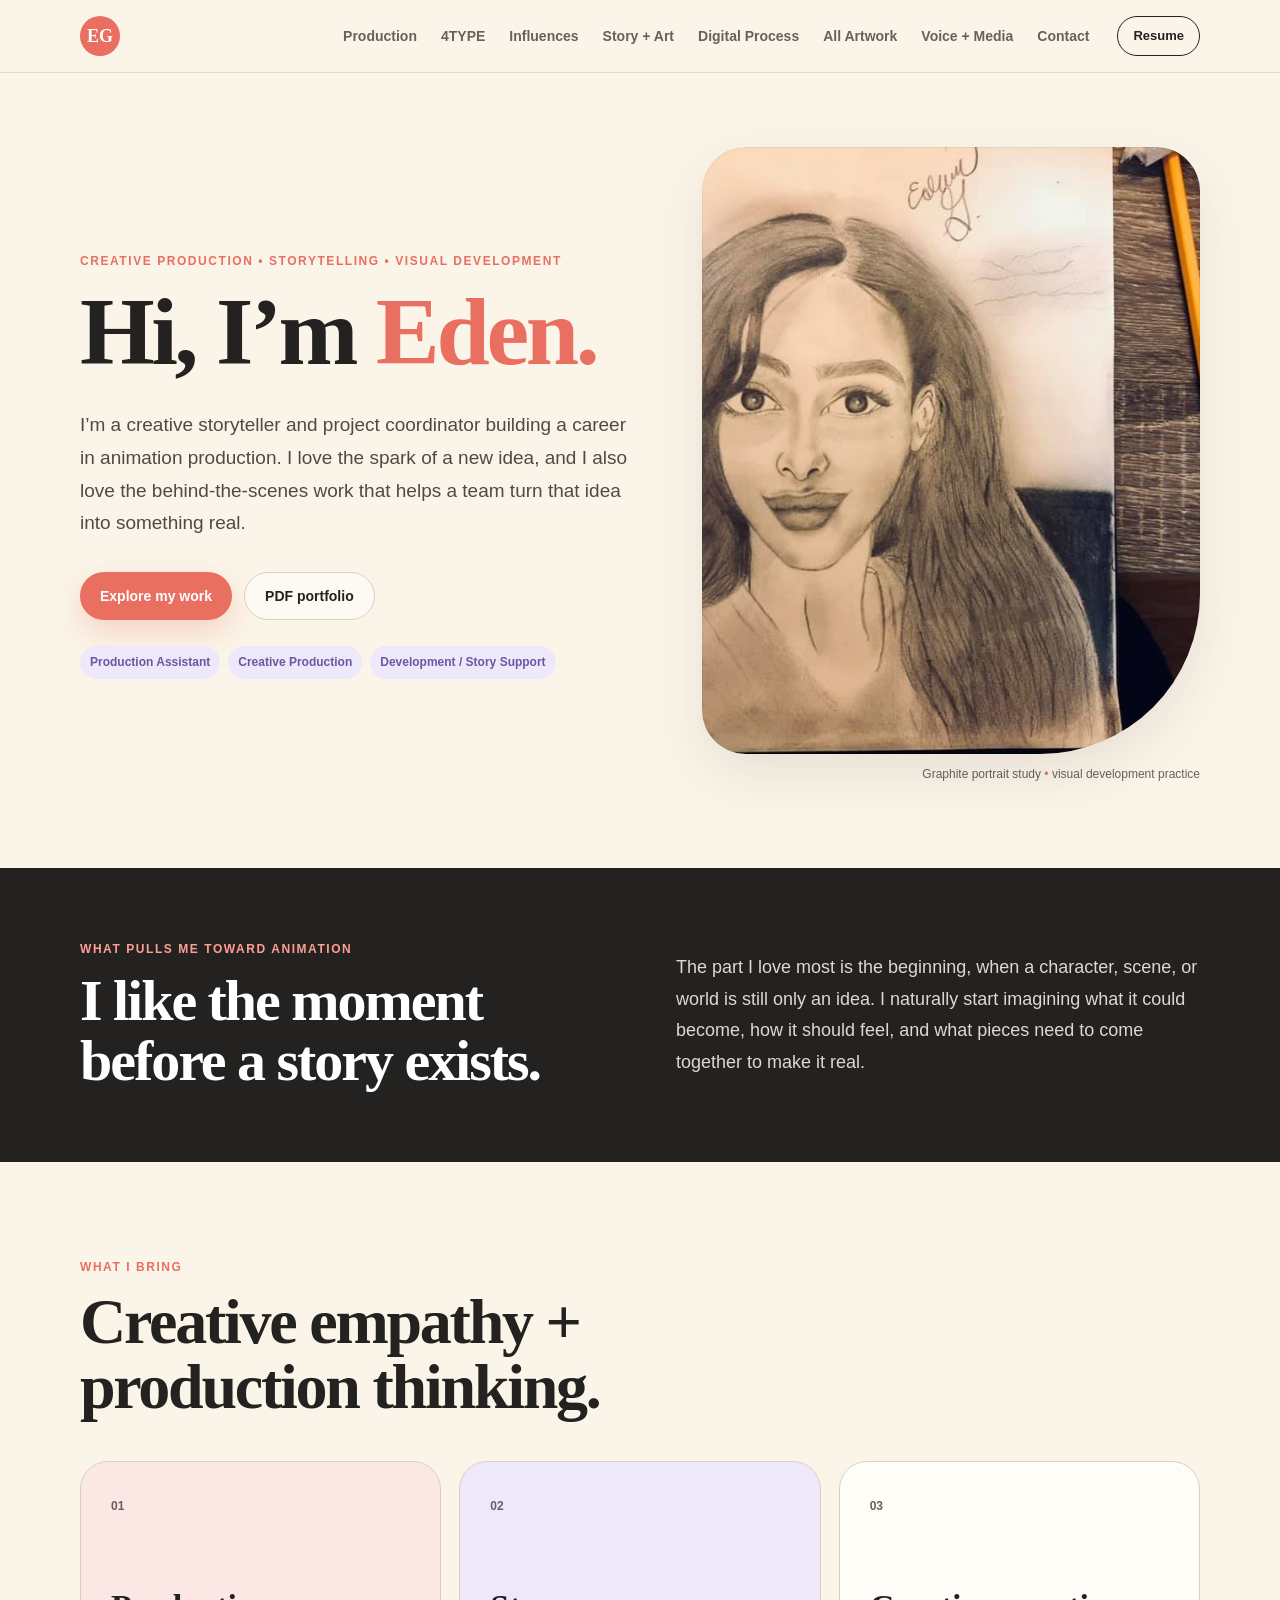
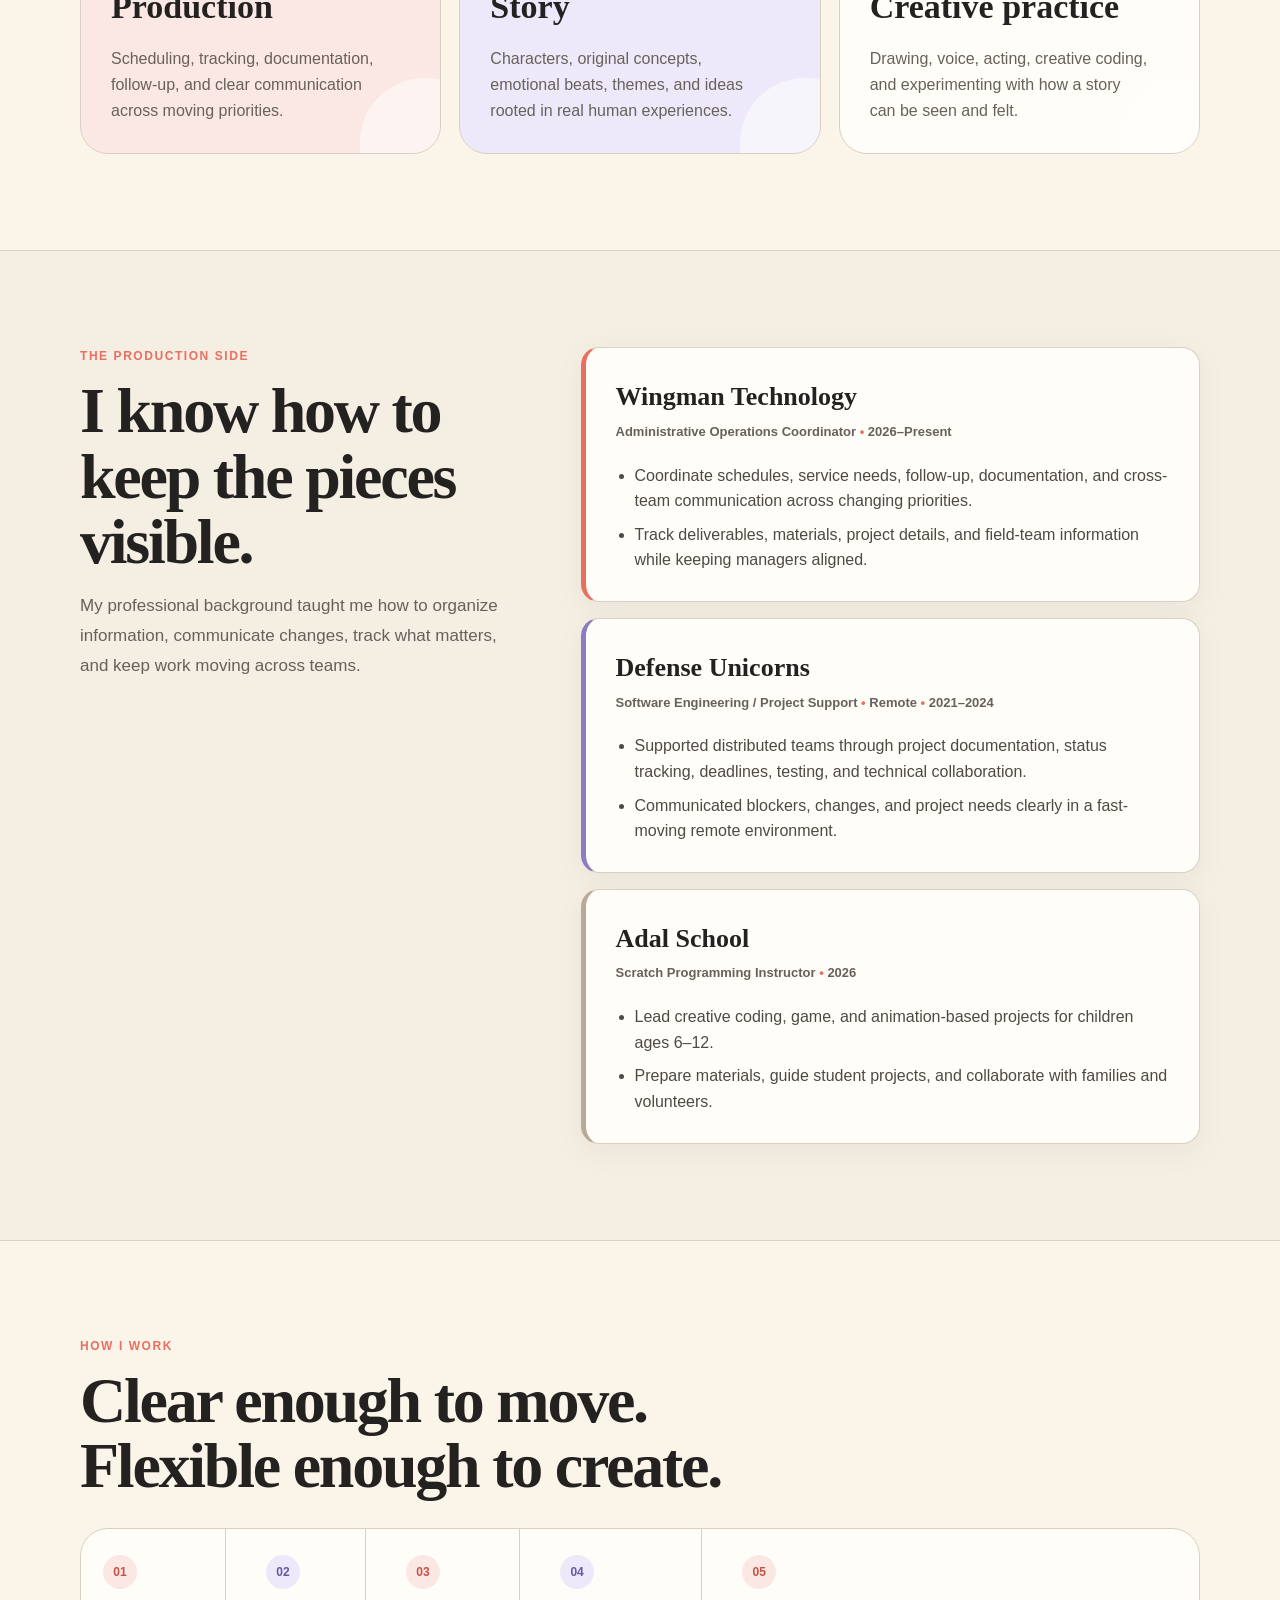
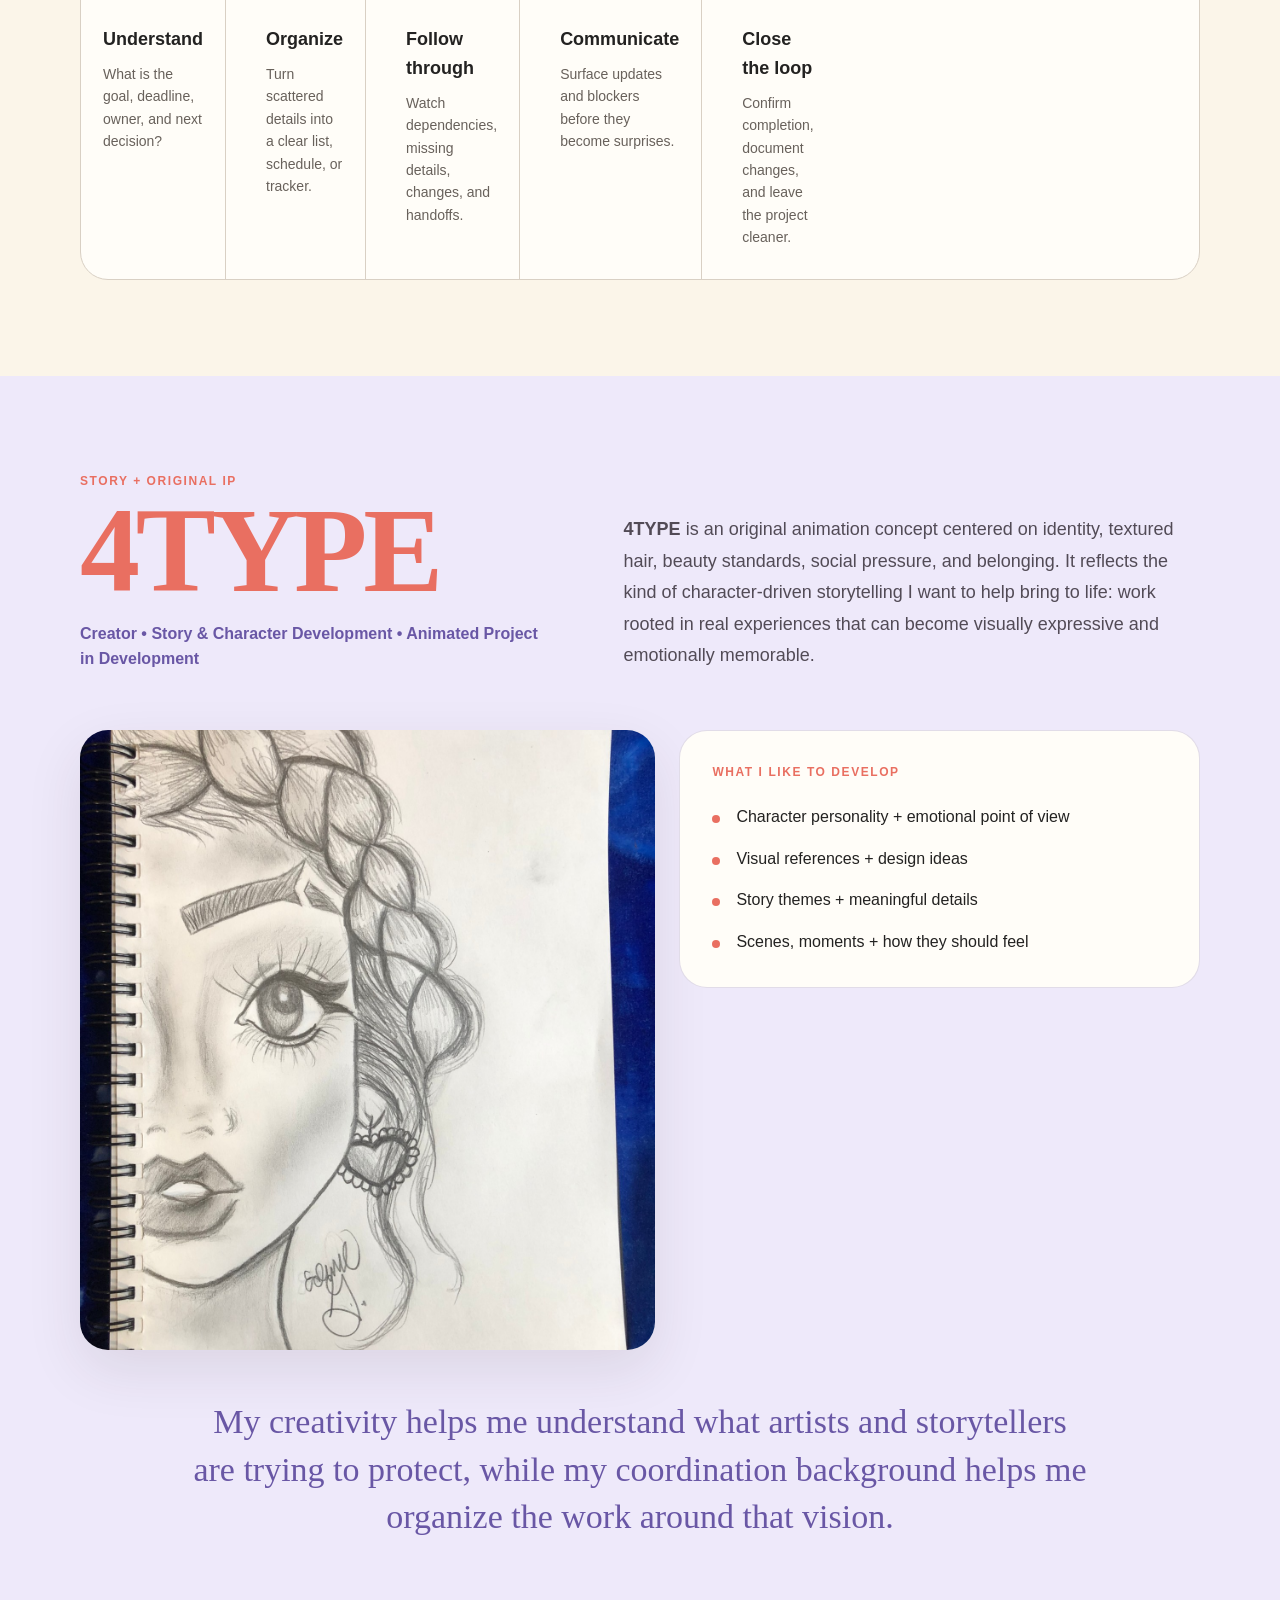
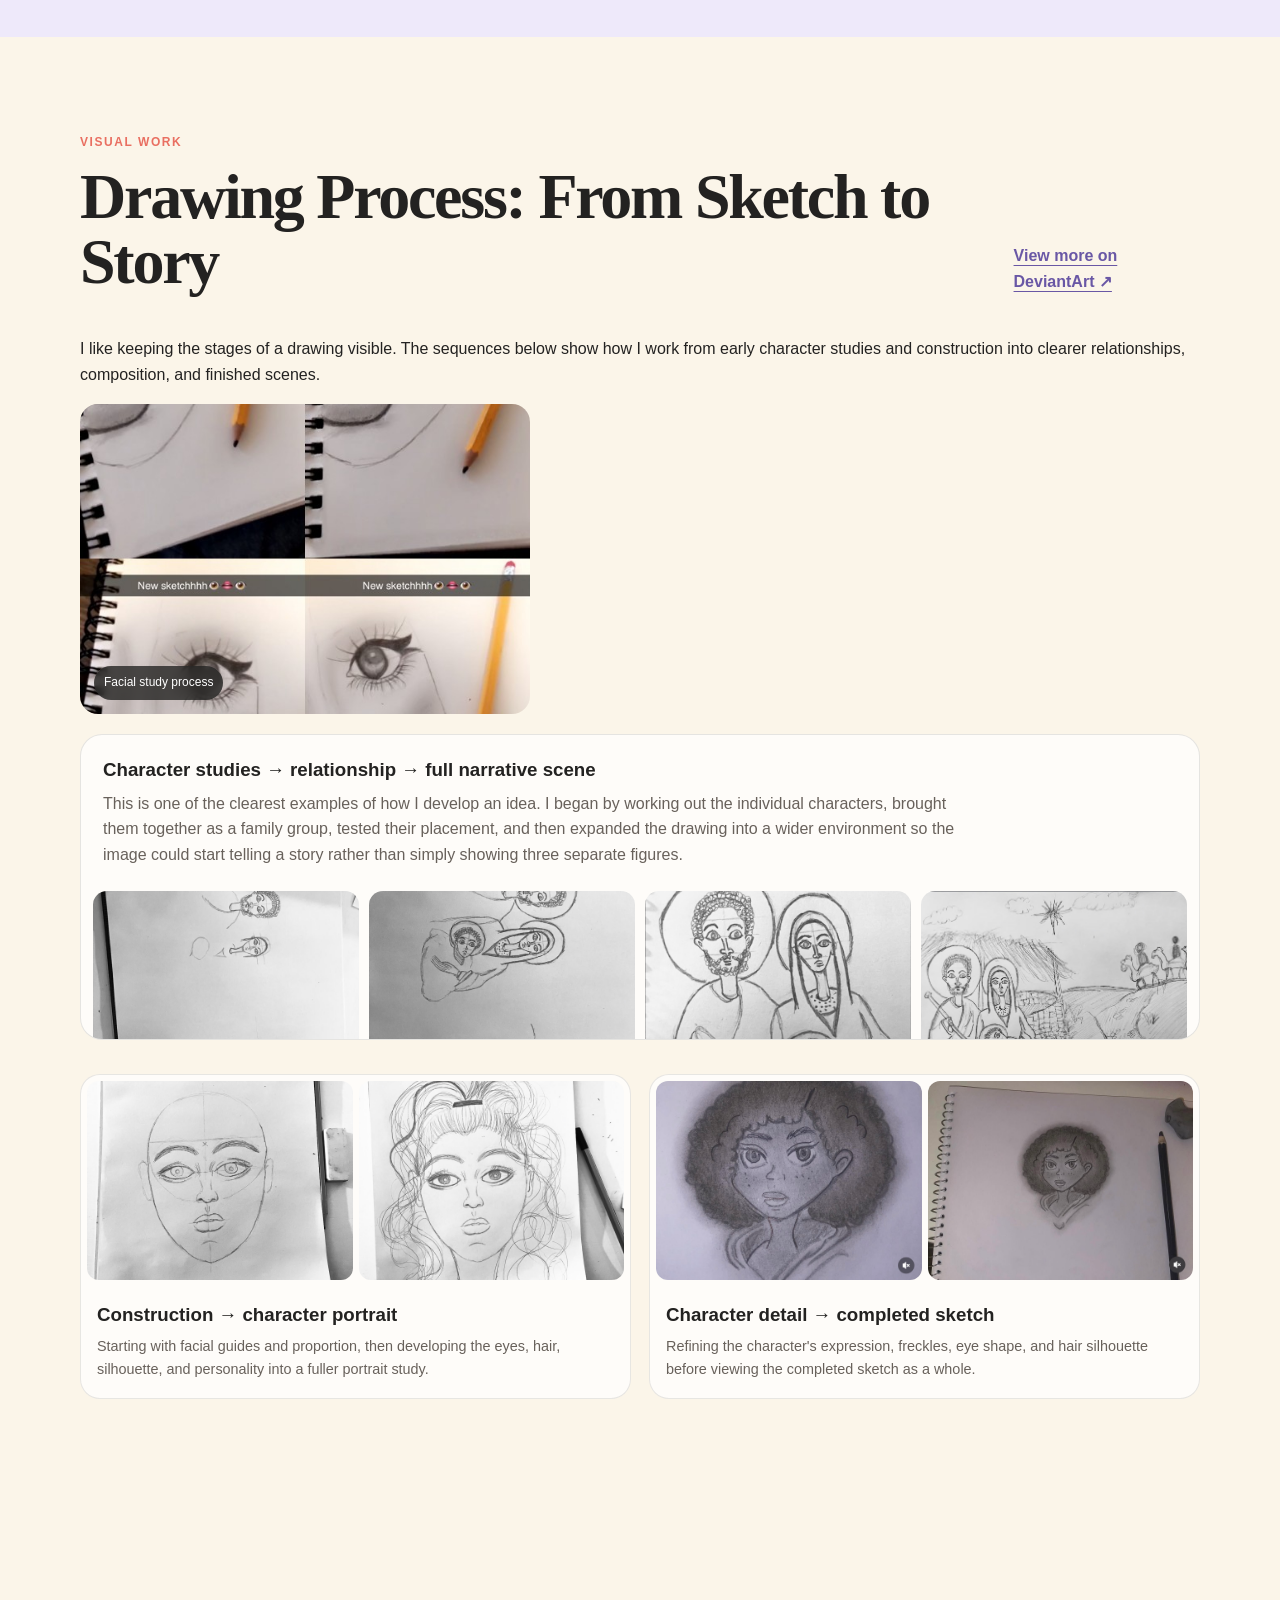
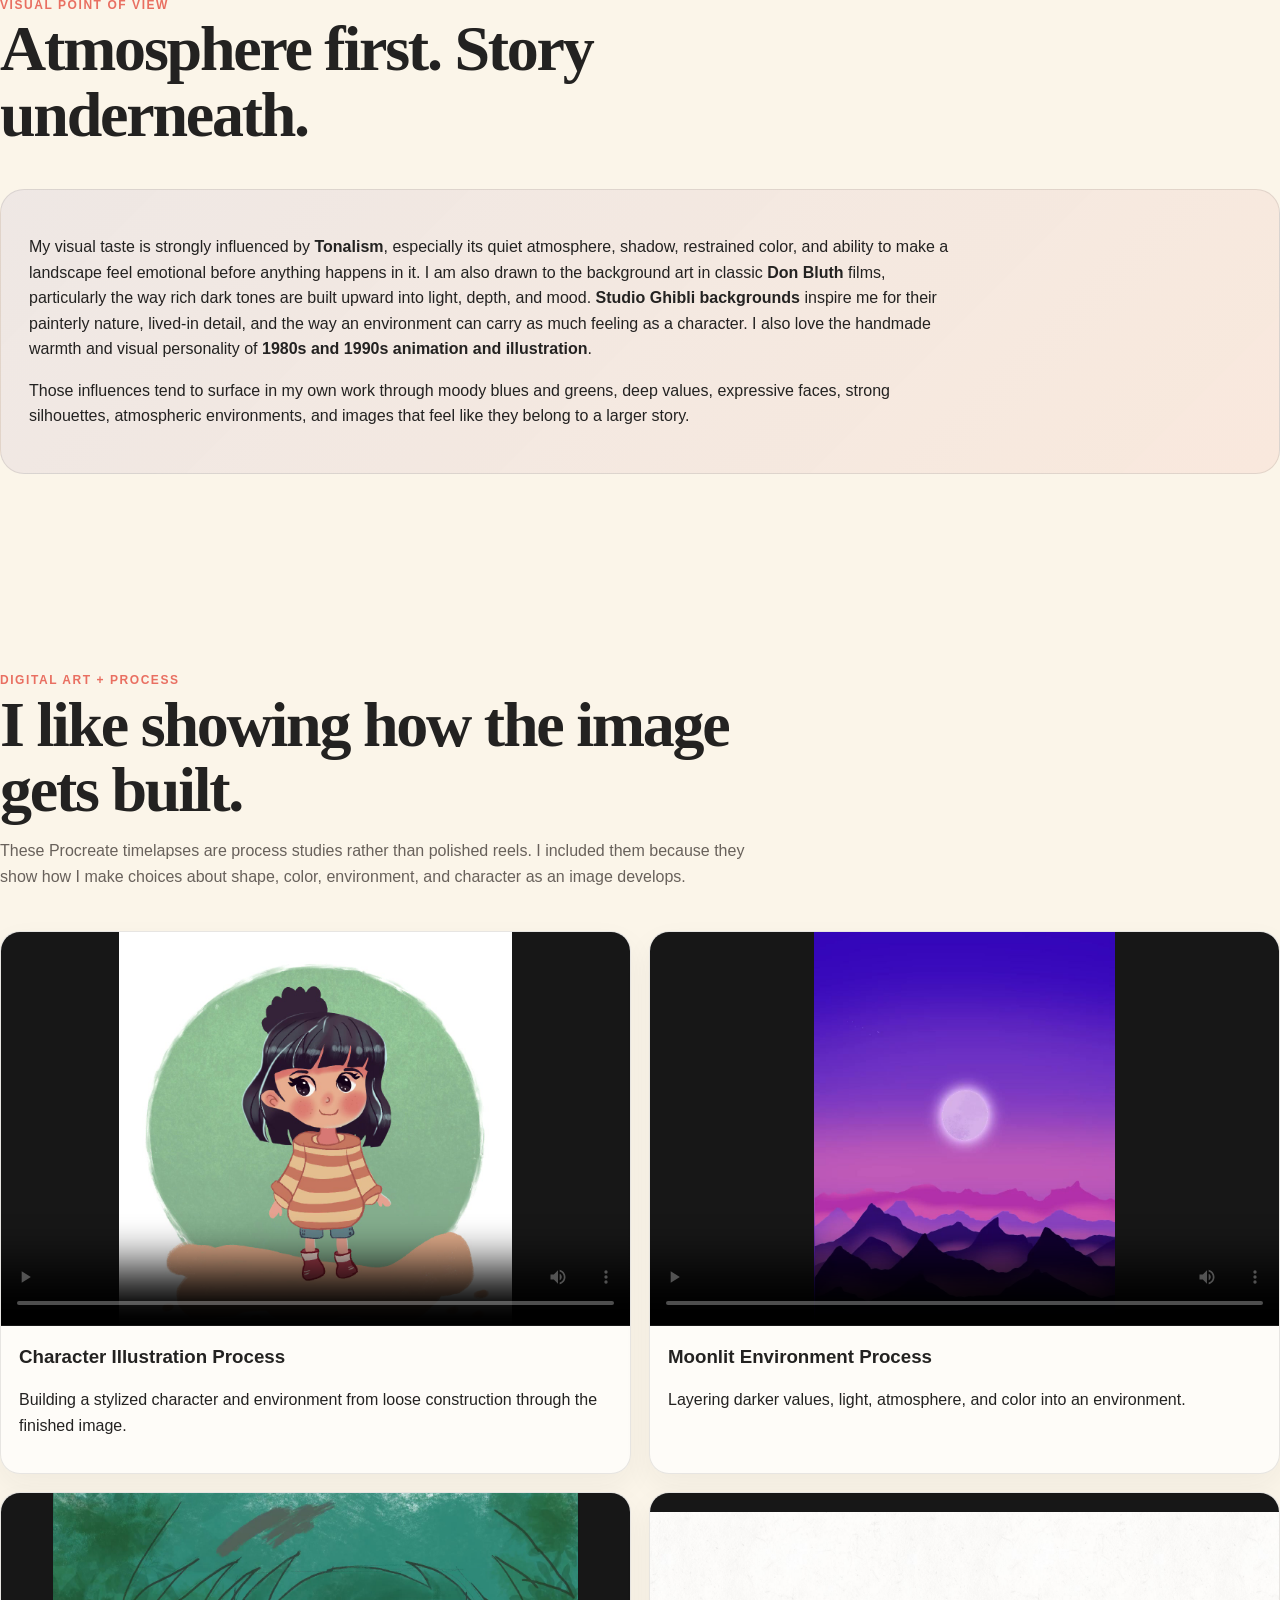
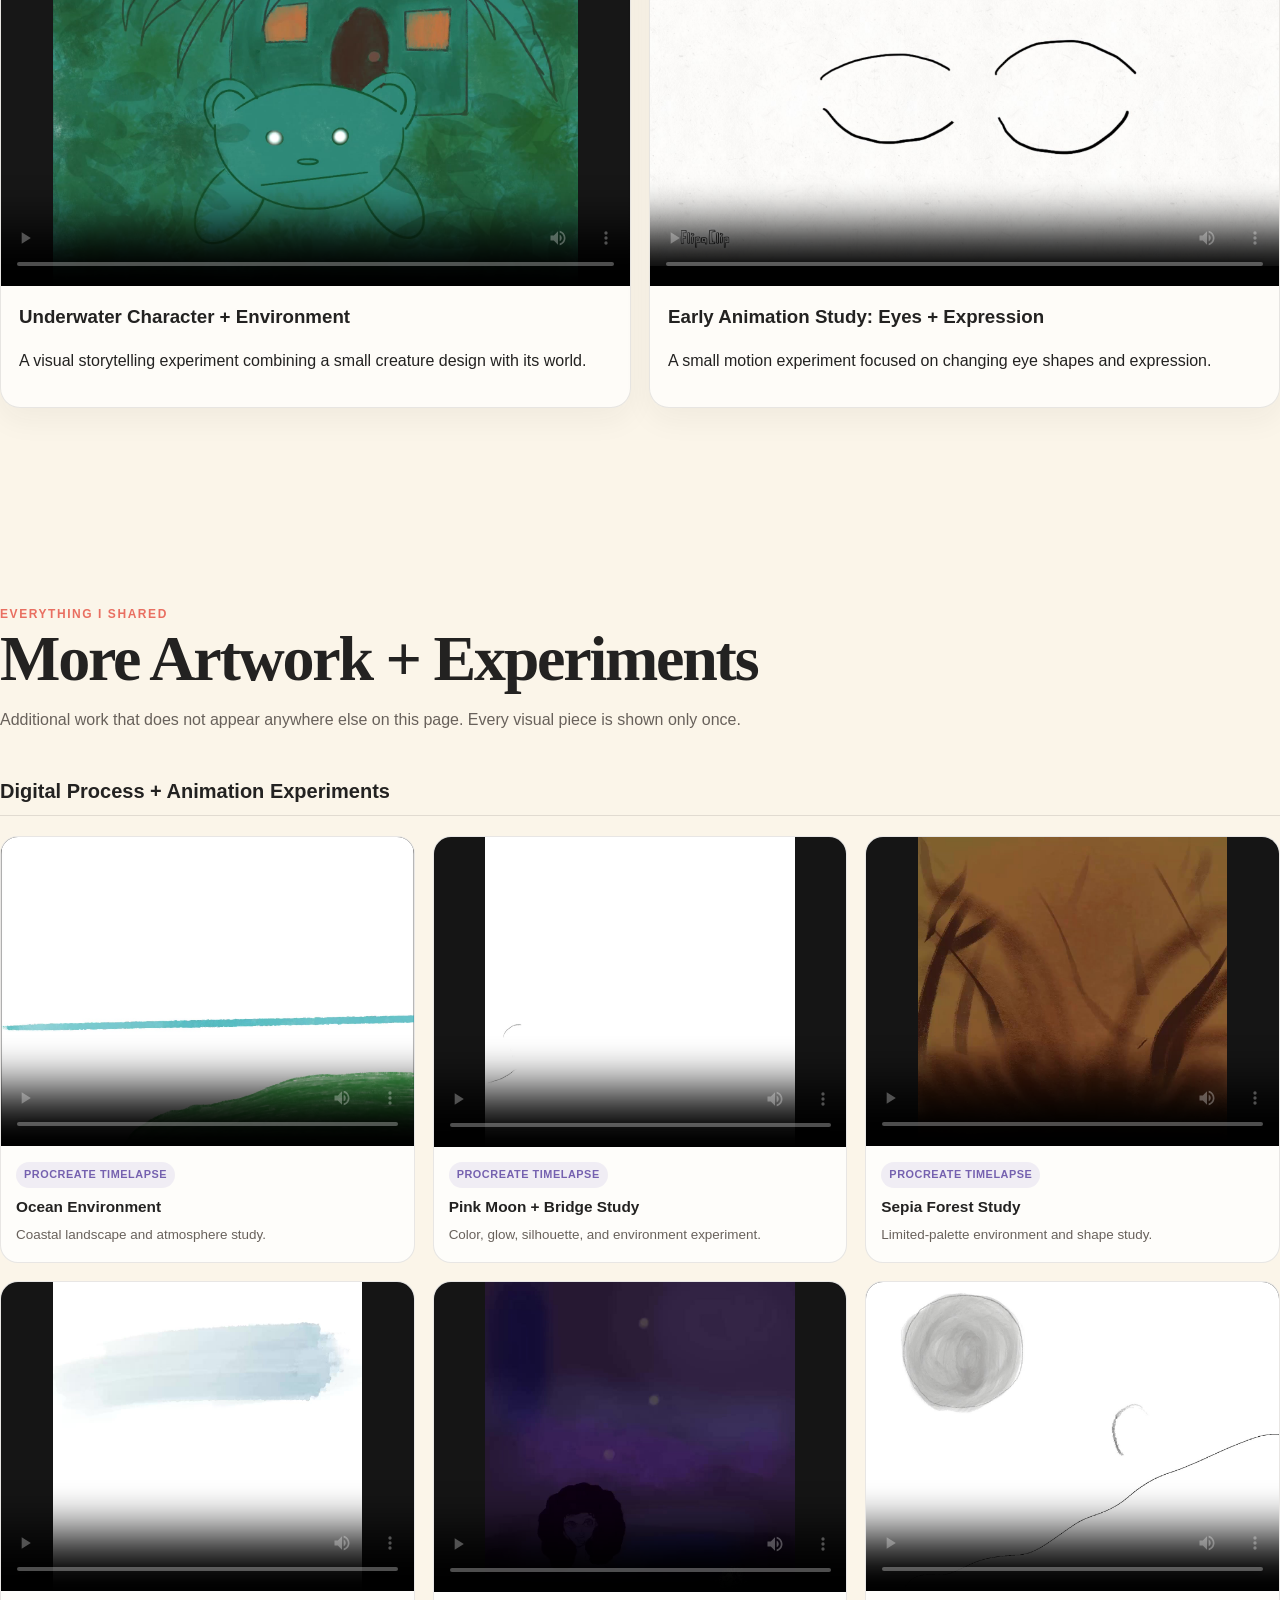
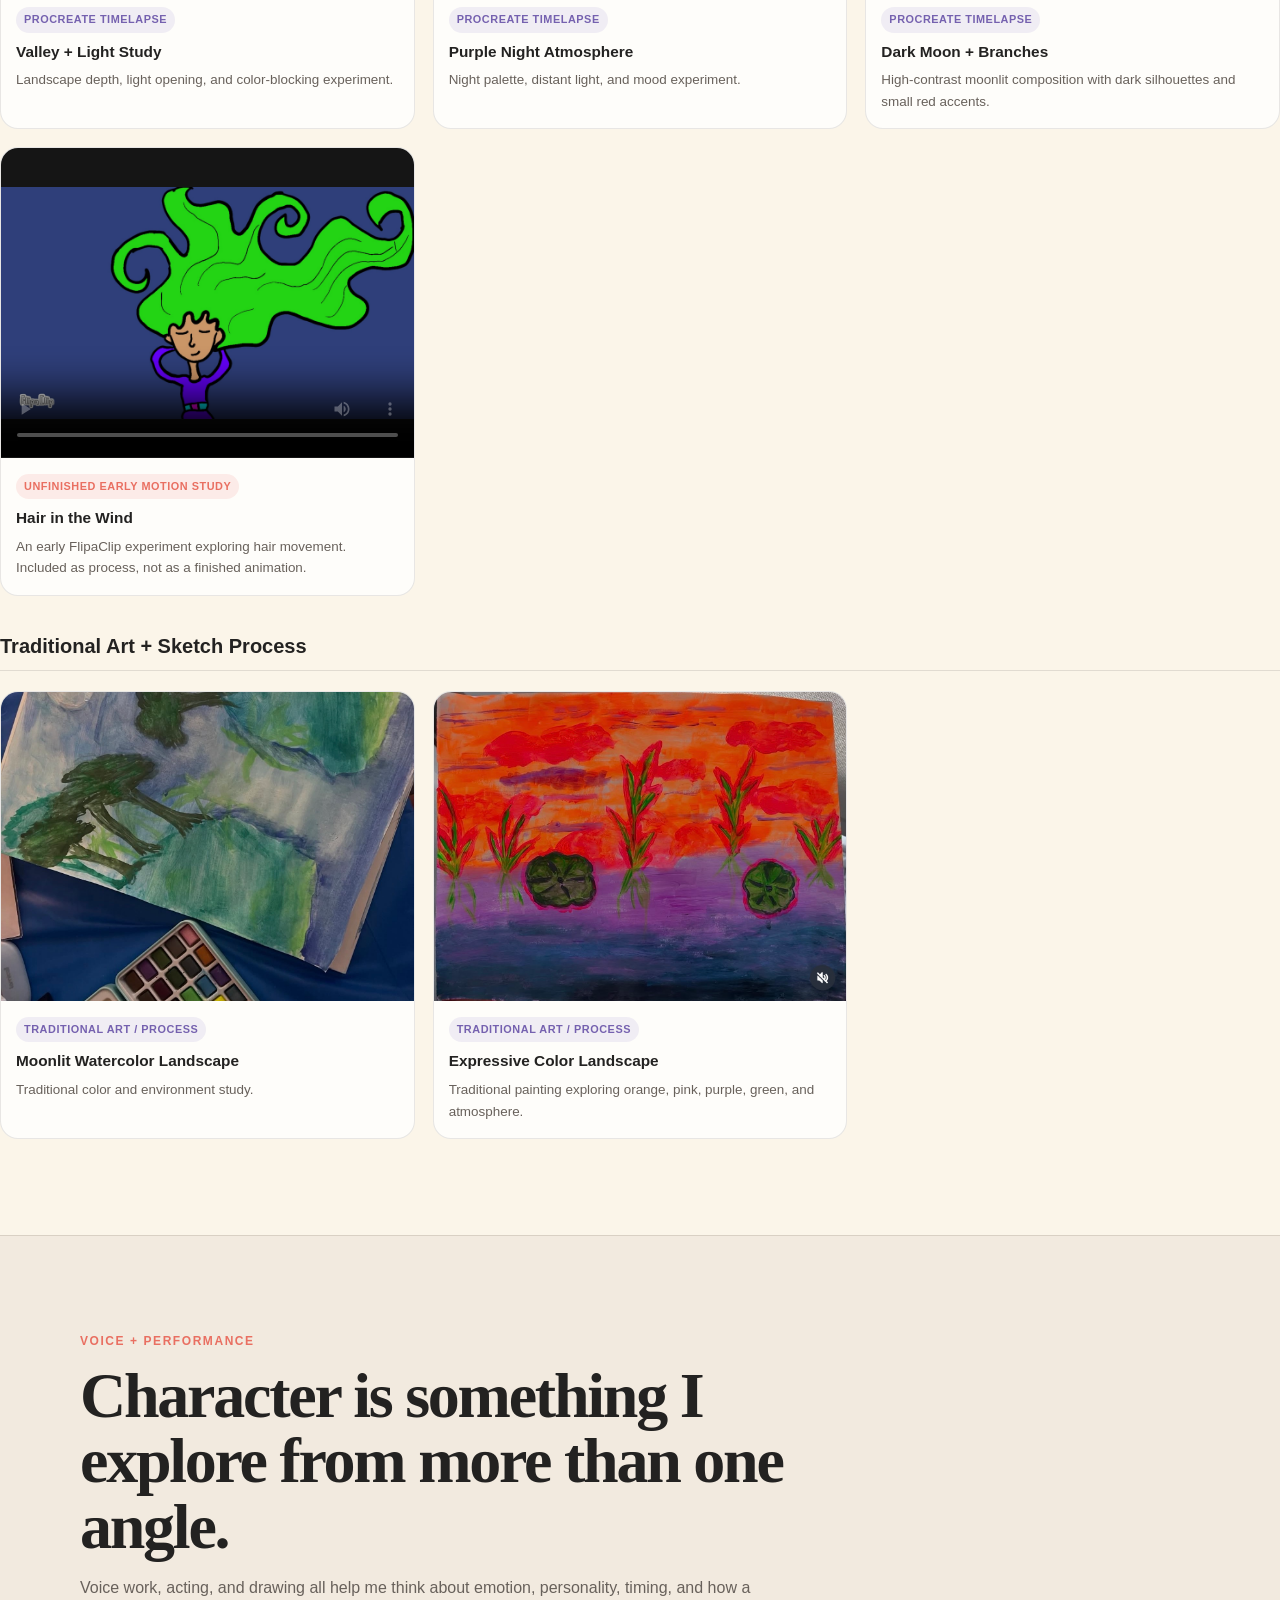
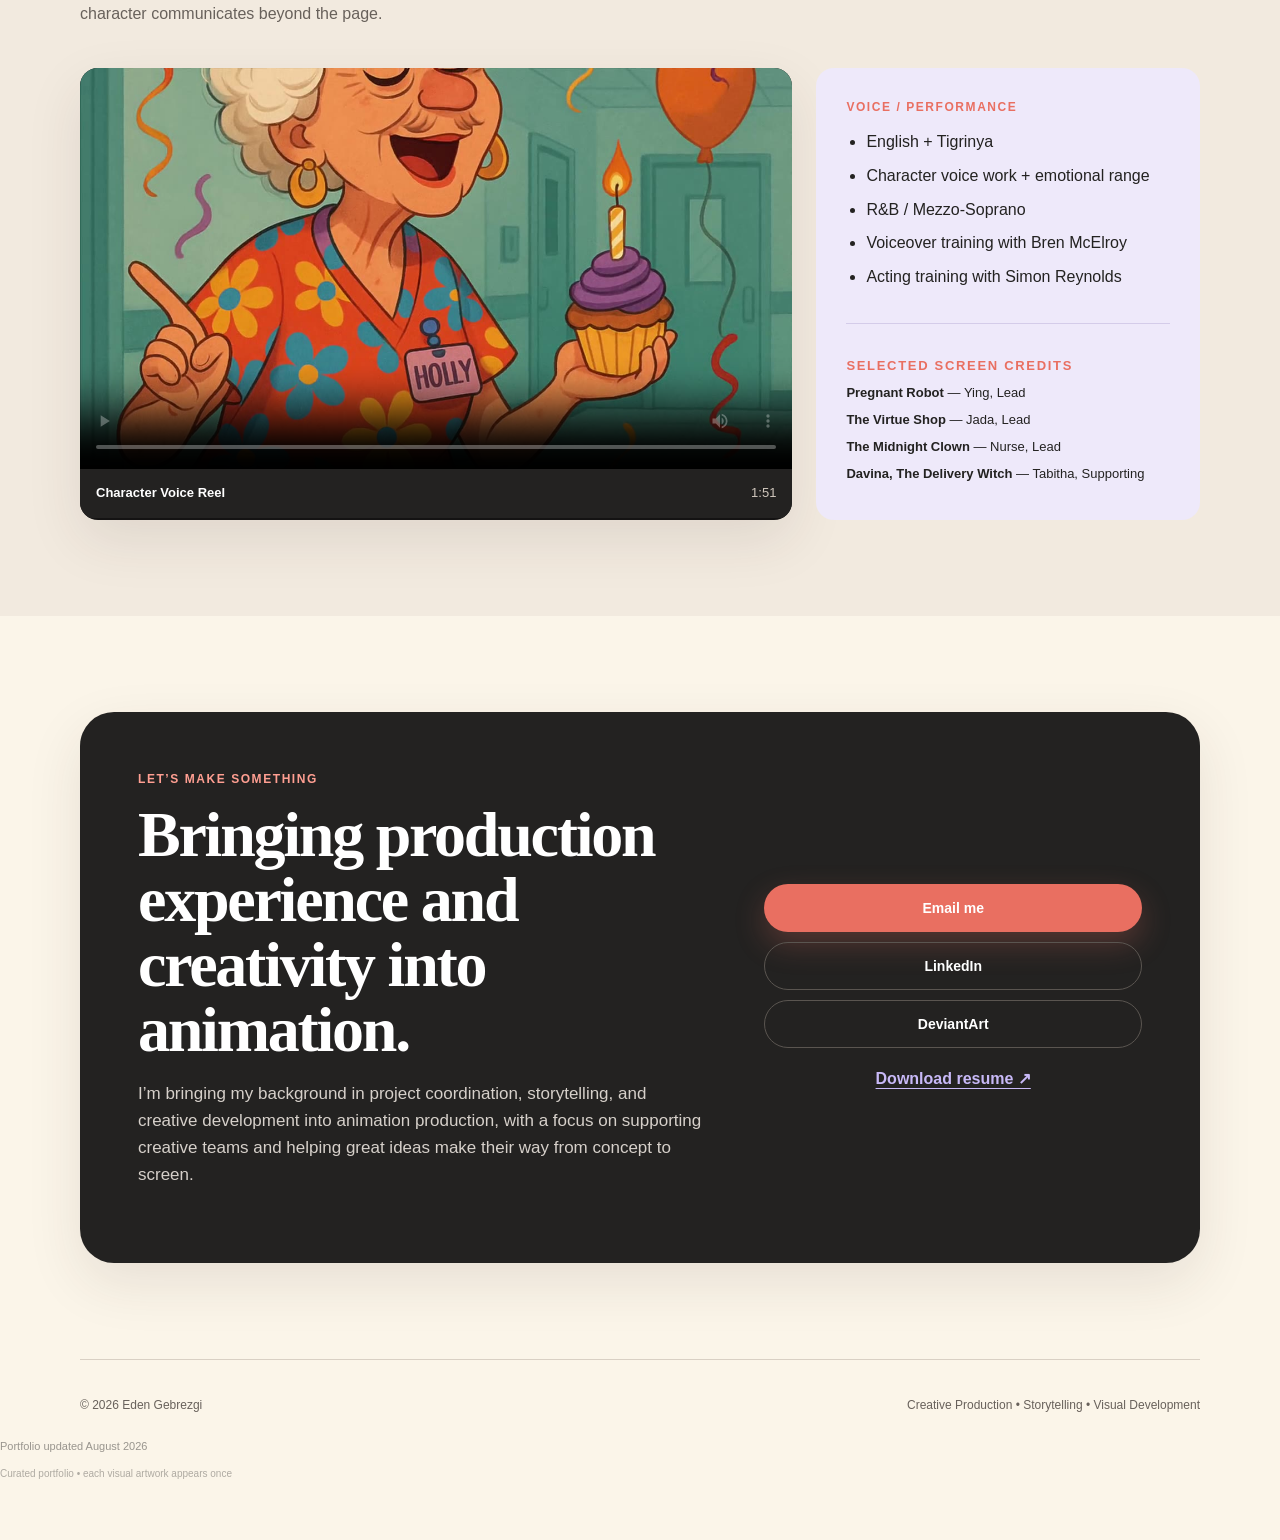
==== index 2.html @ 89871b25 "Add files via upload" ====
<!DOCTYPE html>

<html lang="en">
<head>
<meta content="noindex, nofollow, noarchive, nosnippet" name="robots"/>
<meta content="noindex, nofollow, noarchive, nosnippet" name="googlebot"/>
<meta charset="utf-8"/>
<meta content="width=device-width, initial-scale=1" name="viewport"/>
<meta content="Eden Gebrezgi — creative production, storytelling, visual development, and animation production portfolio." name="description"/>
<meta content="#fbf5e9" name="theme-color"/>
<title>Eden Gebrezgi | Creative Production Portfolio</title>
<link href="[data-uri]" rel="icon" type="image/svg+xml"/>
<style>
:root {
  --cream: #fbf5e9;
  --paper: #fffdf8;
  --ink: #232221;
  --muted: #68615b;
  --coral: #e96f61;
  --coral-dark: #c95146;
  --coral-soft: #fbe8e4;
  --lavender: #8e7cc3;
  --lavender-dark: #6957a5;
  --lavender-soft: #eee9fa;
  --line: #d9d0c4;
  --shadow: 0 20px 55px rgba(56, 42, 36, .10);
  --radius-lg: 28px;
  --radius-md: 18px;
  --serif: Georgia, "Times New Roman", serif;
  --sans: Inter, ui-sans-serif, -apple-system, BlinkMacSystemFont, "Segoe UI", Helvetica, Arial, sans-serif;
}

* { box-sizing: border-box; }
html { scroll-behavior: smooth; }
body {
  margin: 0;
  background: var(--cream);
  color: var(--ink);
  font-family: var(--sans);
  line-height: 1.6;
  -webkit-font-smoothing: antialiased;
  text-rendering: optimizeLegibility;
}
img, video { display: block; width: 100%; }
a { color: inherit; }
.shell { width: min(1120px, calc(100% - 40px)); margin-inline: auto; }
.skip-link { position: fixed; left: 12px; top: -100px; z-index: 999; background: var(--ink); color: white; padding: 10px 14px; border-radius: 10px; }
.skip-link:focus { top: 12px; }

.site-header {
  position: sticky;
  top: 0;
  z-index: 50;
  background: rgba(251,245,233,.88);
  backdrop-filter: blur(14px);
  border-bottom: 1px solid rgba(217,208,196,.75);
}
.nav-wrap { min-height: 72px; display: flex; align-items: center; gap: 28px; }
.brand {
  display: grid; place-items: center;
  width: 40px; height: 40px; border-radius: 50%;
  background: var(--coral); color: #fff;
  text-decoration: none; font-family: var(--serif); font-weight: 700; font-size: 18px;
}
.nav { display: flex; align-items: center; gap: 24px; margin-left: auto; }
.nav a { text-decoration: none; color: var(--muted); font-size: 14px; font-weight: 650; }
.nav a:hover { color: var(--ink); }
.small-cta { text-decoration: none; padding: 9px 15px; border: 1px solid var(--ink); border-radius: 999px; font-size: 13px; font-weight: 700; }

.hero { min-height: 715px; display: grid; grid-template-columns: 1.05fr .95fr; gap: 72px; align-items: center; padding-block: 74px 84px; }
.eyebrow, .section-kicker { margin: 0 0 12px; color: var(--coral); font-size: 12px; font-weight: 800; letter-spacing: .13em; text-transform: uppercase; }
.hero h1, .section h2, .manifesto h2, .contact-card h2 { margin: 0; font-family: var(--serif); line-height: 1.02; letter-spacing: -.035em; }
.hero h1 { font-size: clamp(58px, 8vw, 96px); }
.hero h1 span { color: var(--coral); }
.hero-lede { max-width: 620px; margin: 28px 0 0; font-size: 19px; color: #504a45; line-height: 1.72; }
.hero-actions { display: flex; flex-wrap: wrap; gap: 12px; margin-top: 32px; }
.button { display: inline-flex; justify-content: center; align-items: center; min-height: 48px; padding: 0 20px; border-radius: 999px; text-decoration: none; font-weight: 800; font-size: 14px; transition: transform .2s ease, box-shadow .2s ease, background .2s ease; }
.button:hover { transform: translateY(-2px); }
.button.primary { background: var(--coral); color: white; box-shadow: 0 12px 30px rgba(233,111,97,.26); }
.button.primary:hover { background: var(--coral-dark); }
.button.ghost { border: 1px solid var(--line); background: rgba(255,255,255,.54); }
.button.ghost:hover { box-shadow: var(--shadow); background: white; }
.hero-meta { display: flex; flex-wrap: wrap; gap: 8px; margin-top: 26px; }
.hero-meta span { padding: 7px 10px; border-radius: 999px; background: var(--lavender-soft); color: var(--lavender-dark); font-weight: 750; font-size: 12px; }
.hero-art { margin: 0; }
.art-frame { position: relative; overflow: hidden; border-radius: 44px 44px 160px 44px; background: white; box-shadow: var(--shadow); aspect-ratio: .82; }
.art-frame::after { content: ""; position: absolute; inset: 0; box-shadow: inset 0 0 0 1px rgba(0,0,0,.05); border-radius: inherit; pointer-events: none; }
.art-frame img { width: 100%; height: 100%; object-fit: cover; object-position: center 38%; }
.hero-art figcaption { margin-top: 11px; font-size: 12px; color: var(--muted); text-align: right; }
.hero-art figcaption span { color: var(--coral); }

.manifesto { background: var(--ink); color: white; }
.manifesto-grid { display: grid; grid-template-columns: 1fr 1fr; gap: 72px; padding-block: 72px; align-items: center; }
.manifesto .section-kicker { color: #ff9f92; }
.manifesto h2 { font-size: clamp(38px, 5vw, 58px); max-width: 560px; }
.manifesto p:last-child { color: #ded8d0; font-size: 18px; line-height: 1.75; margin: 0; }

.section { padding-block: 96px; }
.section-heading { max-width: 760px; margin-bottom: 42px; }
.section-heading h2, .contact-card h2 { font-size: clamp(40px, 5vw, 64px); }
.section-heading .muted, .muted { color: var(--muted); }
.max-copy { max-width: 720px; }
.compact-heading { margin-bottom: 30px; }
.split-heading { max-width: none; display: flex; justify-content: space-between; align-items: end; gap: 30px; }
.text-link { color: var(--lavender-dark); font-weight: 800; text-underline-offset: 4px; }

.pillar-grid { display: grid; grid-template-columns: repeat(3, 1fr); gap: 18px; }
.pillar { border-radius: var(--radius-lg); padding: 30px; min-height: 250px; border: 1px solid var(--line); position: relative; overflow: hidden; }
.pillar::after { content:""; position:absolute; width:130px; height:130px; border-radius:50%; right:-50px; bottom:-55px; background: rgba(255,255,255,.55); }
.coral-card { background: var(--coral-soft); }
.lavender-card { background: var(--lavender-soft); }
.neutral-card { background: var(--paper); }
.pillar-num { color: var(--muted); font-size: 12px; font-weight: 800; }
.pillar h3 { font-family: var(--serif); font-size: 34px; margin: 62px 0 12px; }
.pillar p { color: var(--muted); margin: 0; max-width: 280px; }

.production-section { background: #f4eee3; border-block: 1px solid var(--line); }
.production-grid { display: grid; grid-template-columns: .82fr 1.18fr; gap: 70px; align-items: start; }
.sticky-heading { position: sticky; top: 118px; margin-bottom: 0; }
.sticky-heading p:last-child { font-size: 17px; line-height: 1.75; }
.experience-stack { display: grid; gap: 16px; }
.experience-card { background: var(--paper); border: 1px solid var(--line); border-left: 5px solid var(--coral); border-radius: var(--radius-md); padding: 28px 30px; box-shadow: 0 8px 30px rgba(50,40,32,.05); }
.experience-card.lavender-border { border-left-color: var(--lavender); }
.experience-card.soft-border { border-left-color: #b8aa96; }
.experience-top h3 { font-family: var(--serif); font-size: 26px; margin: 0 0 4px; }
.experience-top p { margin: 0; color: var(--muted); font-size: 13px; font-weight: 700; }
.experience-top span { color: var(--coral); }
.experience-card ul { margin: 20px 0 0; padding-left: 19px; color: #4f4944; }
.experience-card li + li { margin-top: 8px; }

.process-grid { display: grid; grid-template-columns: repeat(5, 1fr); border: 1px solid var(--line); border-radius: var(--radius-lg); overflow: hidden; background: var(--paper); }
.process-grid article { padding: 26px 22px 30px; min-height: 210px; border-right: 1px solid var(--line); }
.process-grid article:last-child { border-right: none; }
.process-grid span { display: inline-grid; place-items: center; width: 34px; height: 34px; border-radius: 50%; background: var(--lavender-soft); color: var(--lavender-dark); font-size: 12px; font-weight: 900; }
.process-grid article:nth-child(odd) span { background: var(--coral-soft); color: var(--coral-dark); }
.process-grid h3 { margin: 36px 0 9px; font-size: 18px; }
.process-grid p { margin: 0; color: var(--muted); font-size: 14px; }

.story-section { background: var(--lavender-soft); }
.project-intro { display: grid; grid-template-columns: .9fr 1.1fr; gap: 72px; align-items: end; }
.project-intro h2 { font-family: var(--serif); font-size: clamp(72px, 10vw, 120px); line-height: .8; margin: 0; }
.project-intro h2 span { color: var(--coral); }
.project-role { margin: 22px 0 0; font-weight: 800; color: var(--lavender-dark); }
.project-copy { margin: 0; font-size: 18px; line-height: 1.75; color: #524b56; }
.story-showcase { display: grid; grid-template-columns: 1.05fr .95fr; gap: 24px; margin-top: 58px; }
.large-art-card, .detail-art-card { margin: 0; overflow: hidden; border-radius: var(--radius-lg); background: white; box-shadow: var(--shadow); }
.large-art-card { height: 620px; }
.large-art-card img, .detail-art-card img { width: 100%; height: 100%; object-fit: cover; }
.story-notes { display: grid; grid-template-rows: auto 1fr; gap: 24px; }
.note-card { background: var(--paper); border: 1px solid rgba(105,87,165,.2); border-radius: var(--radius-lg); padding: 32px; }
.note-card ul { margin: 22px 0 0; padding: 0; list-style: none; display: grid; gap: 16px; }
.note-card li { position: relative; padding-left: 24px; }
.note-card li::before { content: ""; position: absolute; left: 0; top: .68em; width: 8px; height: 8px; border-radius: 50%; background: var(--coral); }
.detail-art-card { min-height: 350px; }
.production-quote { margin: 48px auto 0; max-width: 900px; text-align: center; font-family: var(--serif); font-size: clamp(24px, 3vw, 34px); line-height: 1.4; color: var(--lavender-dark); }

.gallery-grid { display: grid; grid-template-columns: 1.2fr .9fr .8fr; grid-template-rows: 310px 310px; gap: 16px; }
.gallery-item { position: relative; margin: 0; overflow: hidden; border-radius: var(--radius-md); background: #eee; }
.gallery-item.tall { grid-row: span 2; }
.gallery-item:nth-child(2) { grid-column: 2; }
.gallery-item:nth-child(3) { grid-column: 3; grid-row: 1; }
.gallery-item:nth-child(4) { grid-column: 3; grid-row: 2; }
.gallery-item img { width: 100%; height: 100%; object-fit: cover; transition: transform .45s ease; }
.gallery-item:hover img { transform: scale(1.025); }
.gallery-item figcaption { position: absolute; left: 14px; bottom: 14px; background: rgba(34,34,33,.78); color: white; padding: 7px 10px; border-radius: 999px; font-size: 12px; backdrop-filter: blur(5px); }

.media-section { background: #f2eadf; border-top: 1px solid var(--line); }
.voice-grid { display: grid; grid-template-columns: 1.3fr .7fr; gap: 24px; align-items: stretch; }
.video-card { overflow: hidden; background: #141313; border-radius: var(--radius-md); box-shadow: var(--shadow); }
.video-card video { background: #111; width: 100%; }
.voice-video video { aspect-ratio: 16/9; object-fit: cover; }
.video-info { display: flex; justify-content: space-between; gap: 16px; padding: 14px 16px; background: var(--ink); color: white; font-size: 13px; }
.video-info span { color: #cfc6bc; }
.voice-details { border-radius: var(--radius-md); background: var(--lavender-soft); padding: 30px; }
.voice-details ul { padding-left: 20px; margin: 0; }
.voice-details li + li { margin-top: 8px; }
.credits { margin-top: 34px; padding-top: 26px; border-top: 1px solid rgba(105,87,165,.2); }
.credits p { margin: 6px 0; font-size: 13px; }
.process-videos { margin-top: 78px; }
.video-grid { display: grid; grid-template-columns: repeat(3, 1fr); gap: 18px; }
.vertical-video video { aspect-ratio: 9/16; object-fit: cover; max-height: 470px; }

.contact-section { padding: 96px 0; }
.contact-card { background: var(--ink); color: white; border-radius: 34px; padding: 58px; display: grid; grid-template-columns: 1.2fr .8fr; gap: 60px; box-shadow: var(--shadow); }
.contact-card .section-kicker { color: #ff9f92; }
.contact-card h2 { max-width: 720px; }
.contact-card p:not(.section-kicker) { color: #d6d0ca; max-width: 700px; font-size: 17px; }
.contact-actions { display: flex; flex-direction: column; align-items: stretch; justify-content: center; gap: 10px; }
.contact-actions .button.ghost { color: white; border-color: #5a5550; background: transparent; }
.contact-actions .button.ghost:hover { background: rgba(255,255,255,.08); box-shadow: none; }
.download-link { margin-top: 8px; text-align: center; color: #c8b9f7; }
.footer { padding: 0 0 48px; }
.footer-inner { display: flex; justify-content: space-between; border-top: 1px solid var(--line); padding-top: 24px; color: var(--muted); font-size: 12px; }

@media (max-width: 900px) {
  .nav { display: none; }
  .small-cta { margin-left: auto; }
  .hero { grid-template-columns: 1fr; min-height: auto; gap: 44px; }
  .hero-art { max-width: 620px; }
  .manifesto-grid, .production-grid, .project-intro, .story-showcase, .voice-grid, .contact-card { grid-template-columns: 1fr; }
  .sticky-heading { position: static; }
  .process-grid { grid-template-columns: 1fr 1fr; }
  .process-grid article { border-right: 1px solid var(--line); border-bottom: 1px solid var(--line); }
  .process-grid article:nth-child(2n) { border-right: none; }
  .process-grid article:last-child { grid-column: 1 / -1; border-bottom: none; }
  .pillar-grid { grid-template-columns: 1fr; }
  .pillar { min-height: 210px; }
  .pillar h3 { margin-top: 42px; }
  .gallery-grid { grid-template-columns: 1fr 1fr; grid-template-rows: 410px 320px 320px; }
  .gallery-item.tall { grid-row: auto; }
  .gallery-item:nth-child(1) { grid-column: 1; grid-row: 1; }
  .gallery-item:nth-child(2) { grid-column: 2; grid-row: 1; }
  .gallery-item:nth-child(3) { grid-column: 1; grid-row: 2; }
  .gallery-item:nth-child(4) { grid-column: 2; grid-row: 2; }
  .video-grid { grid-template-columns: repeat(3, minmax(0,1fr)); }
}

@media (max-width: 620px) {
  .shell { width: min(100% - 28px, 1120px); }
  .nav-wrap { min-height: 62px; }
  .hero { padding-block: 52px 62px; }
  .hero-lede { font-size: 17px; }
  .hero-art figcaption { text-align: left; }
  .art-frame { border-radius: 28px 28px 100px 28px; }
  .manifesto-grid { gap: 26px; padding-block: 58px; }
  .section { padding-block: 72px; }
  .section-heading h2, .contact-card h2 { font-size: 40px; }
  .split-heading { display: block; }
  .split-heading .text-link { display: inline-block; margin-top: 18px; }
  .process-grid { grid-template-columns: 1fr; }
  .process-grid article, .process-grid article:nth-child(2n) { border-right: none; border-bottom: 1px solid var(--line); min-height: auto; }
  .process-grid article:last-child { grid-column: auto; }
  .large-art-card { height: 490px; }
  .gallery-grid { display: grid; grid-template-columns: 1fr; grid-template-rows: none; }
  .gallery-item, .gallery-item.tall, .gallery-item:nth-child(n) { grid-column: auto; grid-row: auto; height: 440px; }
  .video-grid { grid-template-columns: 1fr; }
  .vertical-video video { max-height: none; }
  .contact-card { padding: 34px 24px; border-radius: 24px; }
  .footer-inner { flex-direction: column; gap: 4px; }
}



/* Curated portfolio expansion */
.influence-card{
  background:linear-gradient(135deg,rgba(142,124,195,.11),rgba(233,111,97,.09));
  border:1px solid rgba(34,34,34,.10);
  border-radius:24px;
  padding:28px;
  margin-top:24px
}
.influence-card p{max-width:920px}
.process-grid,.art-grid,.media-grid{
  display:grid;
  grid-template-columns:repeat(12,1fr);
  gap:18px;
  margin-top:24px
}
.process-card,.art-card,.media-card{
  background:rgba(255,255,255,.68);
  border:1px solid rgba(34,34,34,.10);
  border-radius:20px;
  overflow:hidden;
  box-shadow:0 12px 30px rgba(34,34,34,.05)
}
.process-card img,.art-card img{
  width:100%;
  display:block;
  aspect-ratio:4/3;
  object-fit:cover
}
.process-card .copy,.art-card .copy,.media-card .copy{padding:16px 18px 18px}
.process-card h3,.art-card h3,.media-card h3{margin:0 0 6px}
.span-4{grid-column:span 4}
.span-6{grid-column:span 6}
.span-8{grid-column:span 8}
.span-12{grid-column:span 12}
.art-note{font-size:.9rem;color:var(--muted,#66615c);margin-top:5px}
.video-wrap video{
  width:100%;
  display:block;
  background:#171717;
  aspect-ratio:16/10;
  object-fit:contain
}
.small-context{
  max-width:880px;
  color:var(--muted,#66615c)
}
@media (max-width:780px){
  .span-4,.span-6,.span-8,.span-12{grid-column:span 12}
}


.full-archive{margin-top:28px;border:1px solid rgba(34,34,34,.12);background:rgba(255,255,255,.48);border-radius:24px;overflow:hidden}
.full-archive summary{cursor:pointer;list-style:none;padding:22px 26px;font-weight:800;font-size:1.05rem;display:flex;align-items:center;justify-content:space-between;gap:16px}
.full-archive summary::-webkit-details-marker{display:none}
.full-archive summary::after{content:"+";font-size:1.55rem;color:var(--coral,#e96f61)}
.full-archive[open] summary::after{content:"–"}
.archive-inner{padding:0 26px 28px}
.archive-grid{display:grid;grid-template-columns:repeat(12,1fr);gap:18px;margin-top:20px}
.archive-video,.archive-art{grid-column:span 4;border:1px solid rgba(34,34,34,.10);border-radius:18px;overflow:hidden;background:rgba(255,255,255,.78)}
.archive-video video{width:100%;aspect-ratio:4/3;display:block;object-fit:contain;background:#151515}
.archive-art img{width:100%;aspect-ratio:4/3;display:block;object-fit:cover}
.archive-copy{padding:14px 15px 16px}
.archive-copy h3{font-size:.96rem;margin:0 0 5px}
.archive-copy p{font-size:.84rem;margin:0;color:var(--muted,#66615c)}
.archive-tag{display:inline-block;margin-bottom:7px;padding:4px 8px;border-radius:999px;background:rgba(142,124,195,.12);color:var(--purple,#7561af);font-weight:800;font-size:.68rem;letter-spacing:.05em;text-transform:uppercase}
.archive-tag.unfinished{background:rgba(233,111,97,.12);color:var(--coral,#e96f61)}
.archive-subhead{margin-top:30px;margin-bottom:6px}
@media (max-width:900px){.archive-video,.archive-art{grid-column:span 6}}
@media (max-width:620px){.archive-video,.archive-art{grid-column:span 12}}


/* All artwork is intentionally visible */
.full-archive > summary{display:none !important}
.full-archive{
  border:none !important;
  background:transparent !important;
  border-radius:0 !important;
  overflow:visible !important;
}
.archive-inner{padding:0 !important}
#full-archive .archive-subhead{
  font-size:1.25rem;
  margin-top:34px;
  padding-bottom:8px;
  border-bottom:1px solid rgba(34,34,34,.12)
}


/* Real drawing-process sequences */
.process-story-card{
  grid-column:1 / -1;
  border:1px solid rgba(34,34,34,.11);
  border-radius:22px;
  background:rgba(255,255,255,.72);
  overflow:hidden;
  margin-top:4px
}
.process-story-copy{padding:20px 22px 12px}
.process-story-copy h3{margin:0 0 6px}
.process-story-copy p{margin:0;color:var(--muted,#66615c);max-width:860px}
.process-strip{
  display:grid;
  grid-template-columns:repeat(4,1fr);
  gap:10px;
  padding:12px 12px 18px
}
.process-strip.two{grid-template-columns:repeat(2,1fr)}
.process-step{
  position:relative;
  overflow:hidden;
  border-radius:14px;
  background:#eee
}
.process-step img{
  width:100%;
  height:100%;
  min-height:230px;
  aspect-ratio:4/3;
  object-fit:cover;
  display:block
}
.process-step .step-label{
  position:absolute;
  left:10px;
  bottom:10px;
  background:rgba(255,255,255,.9);
  color:#222;
  border-radius:999px;
  padding:5px 9px;
  font-size:.72rem;
  font-weight:800
}
.process-pair-grid{
  grid-column:1/-1;
  display:grid;
  grid-template-columns:repeat(2,1fr);
  gap:18px;
  margin-top:18px
}
.process-pair{
  border:1px solid rgba(34,34,34,.10);
  border-radius:20px;
  background:rgba(255,255,255,.7);
  overflow:hidden
}
.process-pair .pair-images{
  display:grid;
  grid-template-columns:1fr 1fr;
  gap:6px;
  padding:6px
}
.process-pair img{
  width:100%;
  aspect-ratio:4/3;
  object-fit:cover;
  display:block;
  border-radius:12px
}
.process-pair .pair-copy{padding:14px 16px 17px}
.process-pair h3{margin:0 0 5px}
.process-pair p{margin:0;color:var(--muted,#66615c);font-size:.9rem}
@media(max-width:760px){
  .process-strip{grid-template-columns:1fr 1fr}
  .process-pair-grid{grid-template-columns:1fr}
}
@media(max-width:520px){
  .process-strip{grid-template-columns:1fr}
}

.process-link{
  display:inline-block;
  margin-top:12px;
  font-weight:800;
  font-size:.82rem;
  color:var(--coral,#e96f61);
  text-decoration:none;
}
.process-link:hover{text-decoration:underline}
</style>
</head>
<body>
<a class="skip-link" href="#main">Skip to content</a>
<header class="site-header">
<div class="shell nav-wrap">
<a aria-label="Eden Gebrezgi home" class="brand" href="#top">EG</a>
<nav aria-label="Main navigation" class="nav"><a href="#production">Production</a><a href="#story">4TYPE</a><a href="#influences">Influences</a><a href="#story-process">Story + Art</a><a href="#digital-process">Digital Process</a><a href="#full-archive">All Artwork</a><a href="#media">Voice + Media</a><a href="#contact">Contact</a></nav>
<a class="small-cta" href="Eden_Gebrezgi_Resume.pdf" rel="noopener" target="_blank">Resume</a>
</div>
</header>
<main id="main">
<section class="hero shell" id="top">
<div class="hero-copy">
<p class="eyebrow">Creative Production • Storytelling • Visual Development</p>
<h1>Hi, I’m <span>Eden.</span></h1>
<p class="hero-lede">I’m a creative storyteller and project coordinator building a career in animation production. I love the spark of a new idea, and I also love the behind-the-scenes work that helps a team turn that idea into something real.</p>
<div class="hero-actions">
<a class="button primary" href="#work">Explore my work</a>
<a class="button ghost" href="Eden_Gebrezgi_Portfolio.pdf" rel="noopener" target="_blank">PDF portfolio</a>
</div>
<div aria-label="Target roles" class="hero-meta">
<span>Production Assistant</span>
<span>Creative Production</span>
<span>Development / Story Support</span>
</div>
</div>
<figure class="hero-art">
<div class="art-frame">
<img alt="Graphite portrait study by Eden Gebrezgi" src="[data-uri]"/>
<a class="text-link process-link" href="portrait-sketch-process.mp4" rel="noopener" target="_blank">Watch graphite portrait process</a></div>
<figcaption>Graphite portrait study <span>•</span> visual development practice</figcaption>
</figure>
</section>
<section aria-label="Creative philosophy" class="manifesto">
<div class="shell manifesto-grid">
<div>
<p class="section-kicker">What pulls me toward animation</p>
<h2>I like the moment before a story exists.</h2>
</div>
<p>The part I love most is the beginning, when a character, scene, or world is still only an idea. I naturally start imagining what it could become, how it should feel, and what pieces need to come together to make it real.</p>
</div>
</section>
<section class="section shell" id="work">
<div class="section-heading">
<p class="section-kicker">What I bring</p>
<h2>Creative empathy + production thinking.</h2>
</div>
<div class="pillar-grid">
<article class="pillar coral-card">
<span class="pillar-num">01</span>
<h3>Production</h3>
<p>Scheduling, tracking, documentation, follow-up, and clear communication across moving priorities.</p>
</article>
<article class="pillar lavender-card">
<span class="pillar-num">02</span>
<h3>Story</h3>
<p>Characters, original concepts, emotional beats, themes, and ideas rooted in real human experiences.</p>
</article>
<article class="pillar neutral-card">
<span class="pillar-num">03</span>
<h3>Creative practice</h3>
<p>Drawing, voice, acting, creative coding, and experimenting with how a story can be seen and felt.</p>
</article>
</div>
</section>
<section class="section production-section" id="production">
<div class="shell production-grid">
<div class="section-heading sticky-heading">
<p class="section-kicker">The production side</p>
<h2>I know how to keep the pieces visible.</h2>
<p class="muted">My professional background taught me how to organize information, communicate changes, track what matters, and keep work moving across teams.</p>
</div>
<div class="experience-stack">
<article class="experience-card">
<div class="experience-top">
<h3>Wingman Technology</h3>
<p>Administrative Operations Coordinator <span>•</span> 2026–Present</p>
</div>
<ul>
<li>Coordinate schedules, service needs, follow-up, documentation, and cross-team communication across changing priorities.</li>
<li>Track deliverables, materials, project details, and field-team information while keeping managers aligned.</li>
</ul>
</article>
<article class="experience-card lavender-border">
<div class="experience-top">
<h3>Defense Unicorns</h3>
<p>Software Engineering / Project Support <span>•</span> Remote <span>•</span> 2021–2024</p>
</div>
<ul>
<li>Supported distributed teams through project documentation, status tracking, deadlines, testing, and technical collaboration.</li>
<li>Communicated blockers, changes, and project needs clearly in a fast-moving remote environment.</li>
</ul>
</article>
<article class="experience-card soft-border">
<div class="experience-top">
<h3>Adal School</h3>
<p>Scratch Programming Instructor <span>•</span> 2026</p>
</div>
<ul>
<li>Lead creative coding, game, and animation-based projects for children ages 6–12.</li>
<li>Prepare materials, guide student projects, and collaborate with families and volunteers.</li>
</ul>
</article>
</div>
</div>
</section>
<section aria-label="How Eden works" class="section shell process-section">
<div class="section-heading compact-heading">
<p class="section-kicker">How I work</p>
<h2>Clear enough to move. Flexible enough to create.</h2>
</div>
<div class="process-grid">
<article><span>01</span><h3>Understand</h3><p>What is the goal, deadline, owner, and next decision?</p></article>
<article><span>02</span><h3>Organize</h3><p>Turn scattered details into a clear list, schedule, or tracker.</p></article>
<article><span>03</span><h3>Follow through</h3><p>Watch dependencies, missing details, changes, and handoffs.</p></article>
<article><span>04</span><h3>Communicate</h3><p>Surface updates and blockers before they become surprises.</p></article>
<article><span>05</span><h3>Close the loop</h3><p>Confirm completion, document changes, and leave the project cleaner.</p></article>
</div>
</section>
<section class="section story-section" id="story">
<div class="shell">
<div class="project-intro">
<div>
<p class="section-kicker">Story + original IP</p>
<h2><span>4TYPE</span></h2>
<p class="project-role">Creator • Story &amp; Character Development • Animated Project in Development</p>
</div>
<p class="project-copy"><strong>4TYPE</strong> is an original animation concept centered on identity, textured hair, beauty standards, social pressure, and belonging. It reflects the kind of character-driven storytelling I want to help bring to life: work rooted in real experiences that can become visually expressive and emotionally memorable.</p>
</div>
<div class="story-showcase">
<figure class="large-art-card">
<img alt="Stylized braided character graphite study by Eden Gebrezgi" loading="lazy" src="[data-uri]"/>
<a class="text-link process-link" href="braided-character-process.mp4" rel="noopener" target="_blank">Watch braided character process</a></figure>
<div class="story-notes">
<div class="note-card">
<p class="section-kicker">What I like to develop</p>
<ul>
<li>Character personality + emotional point of view</li>
<li>Visual references + design ideas</li>
<li>Story themes + meaningful details</li>
<li>Scenes, moments + how they should feel</li>
</ul>
</div>
</div>
</div>
<blockquote class="production-quote">My creativity helps me understand what artists and storytellers are trying to protect, while my coordination background helps me organize the work around that vision.</blockquote>
</div>
</section>
<section class="section shell" id="art">
<div class="section-heading split-heading">
<div>
<p class="section-kicker">Visual work</p>
<h2>Drawing Process: From Sketch to Story</h2>
</div>
<a class="text-link" href="https://www.deviantart.com/edengebrezgi" rel="noopener" target="_blank">View more on DeviantArt ↗</a>
</div><p class="drawing-process-intro">I like keeping the stages of a drawing visible. The sequences below show how I work from early character studies and construction into clearer relationships, composition, and finished scenes.</p>
<div class="gallery-grid">
<figure class="gallery-item"><img alt="Graphite facial study sketch process" loading="lazy" src="[data-uri]"/><figcaption>Facial study process</figcaption><a class="text-link process-link" href="facial-study-process.mp4" rel="noopener" target="_blank">Watch facial study process</a></figure>
<article class="process-story-card">
<div class="process-story-copy">
<h3>Character studies → relationship → full narrative scene</h3>
<p>
      This is one of the clearest examples of how I develop an idea. I began by working out the individual characters,
      brought them together as a family group, tested their placement, and then expanded the drawing into a wider environment
      so the image could start telling a story rather than simply showing three separate figures.
    </p>
</div>
<div class="process-strip">
<div class="process-step">
<img alt="Early individual family character studies" src="[data-uri]"/>
<span class="step-label">1 · Character studies</span>
</div>
<div class="process-step">
<img alt="Early scene layout with family characters" src="[data-uri]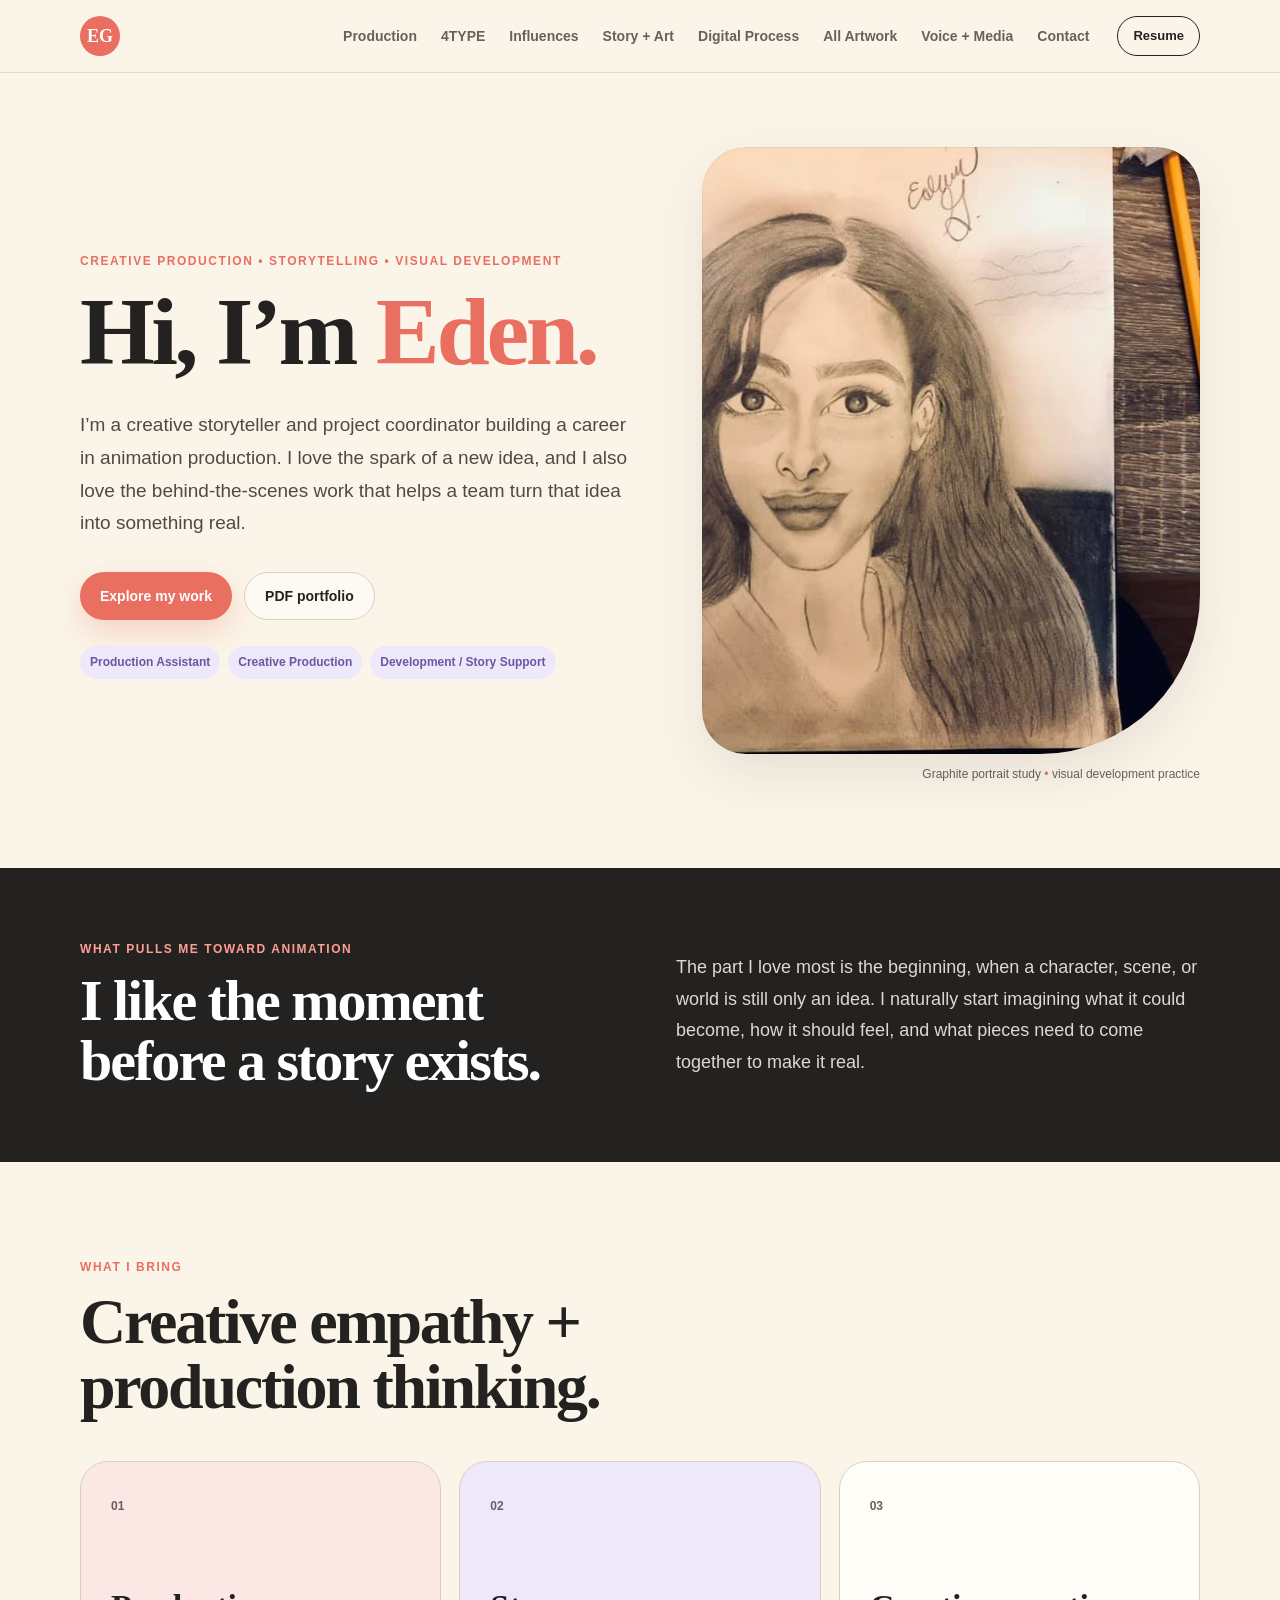
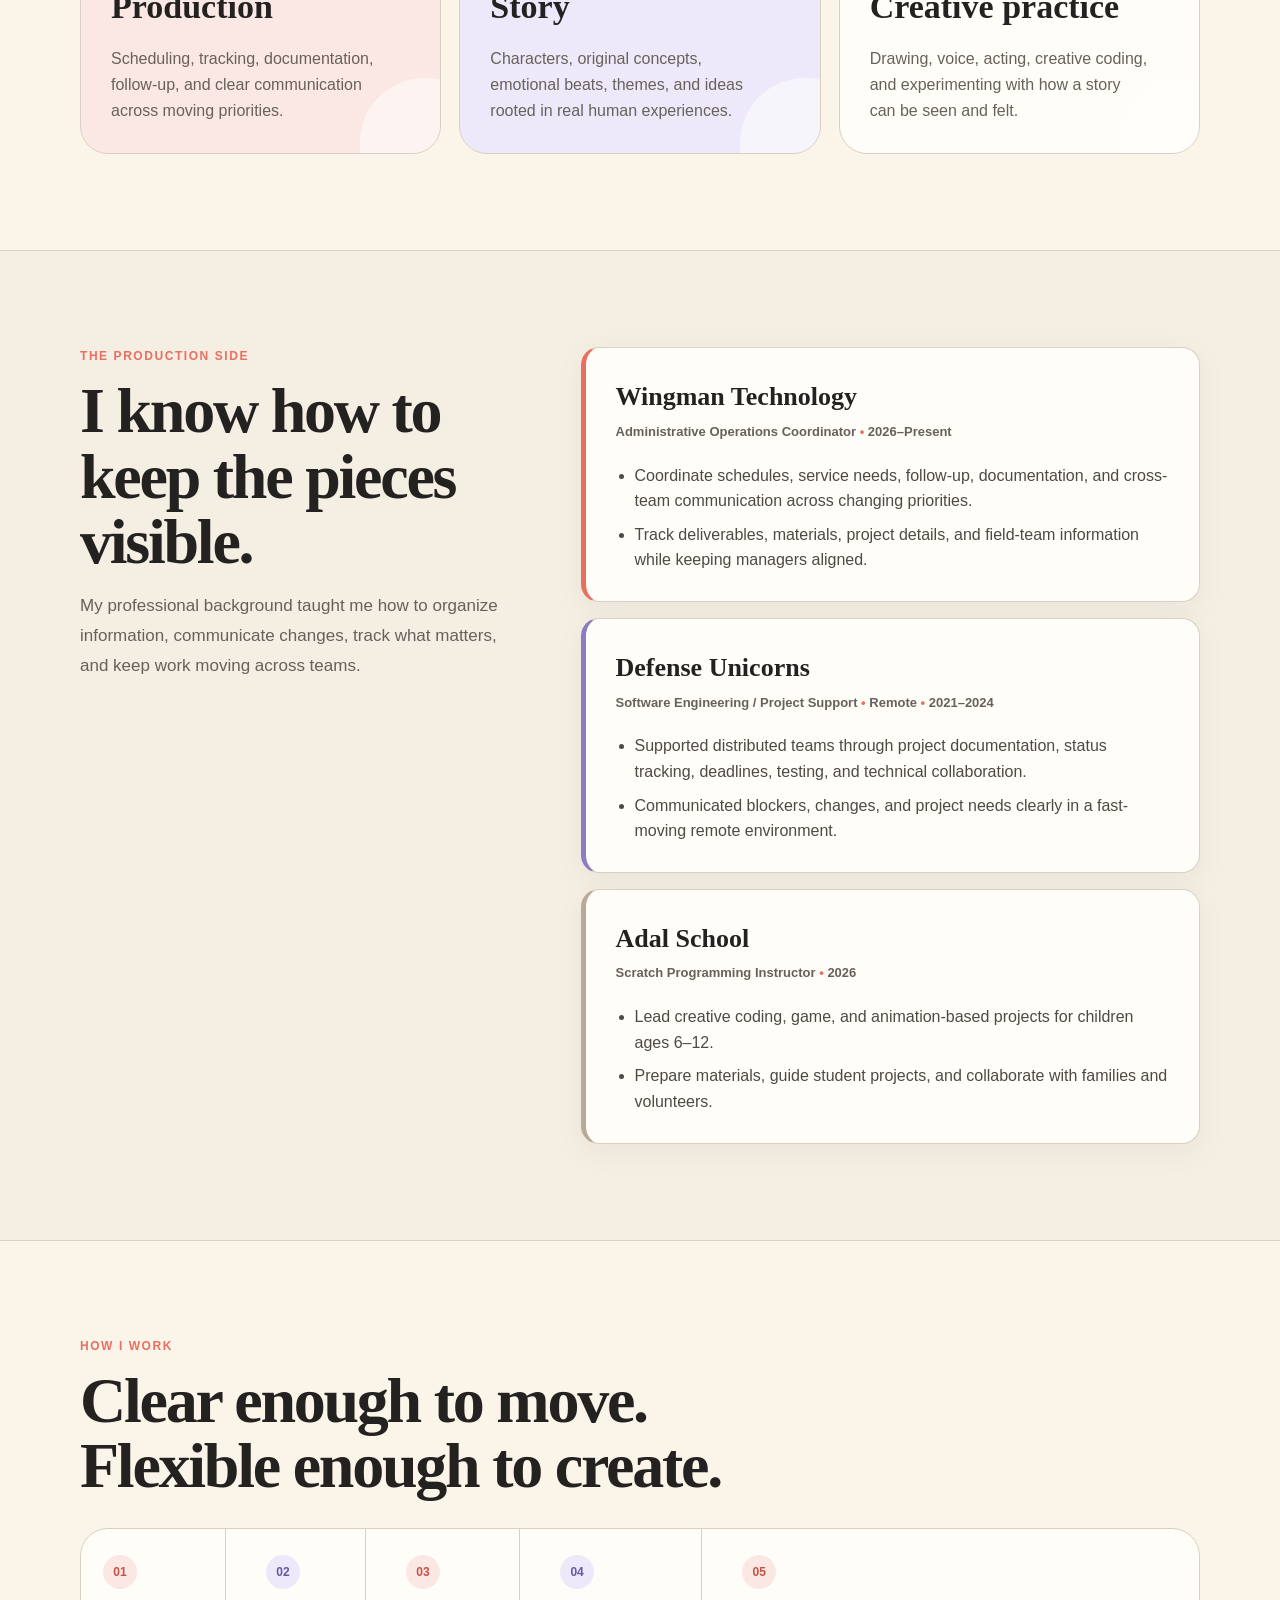
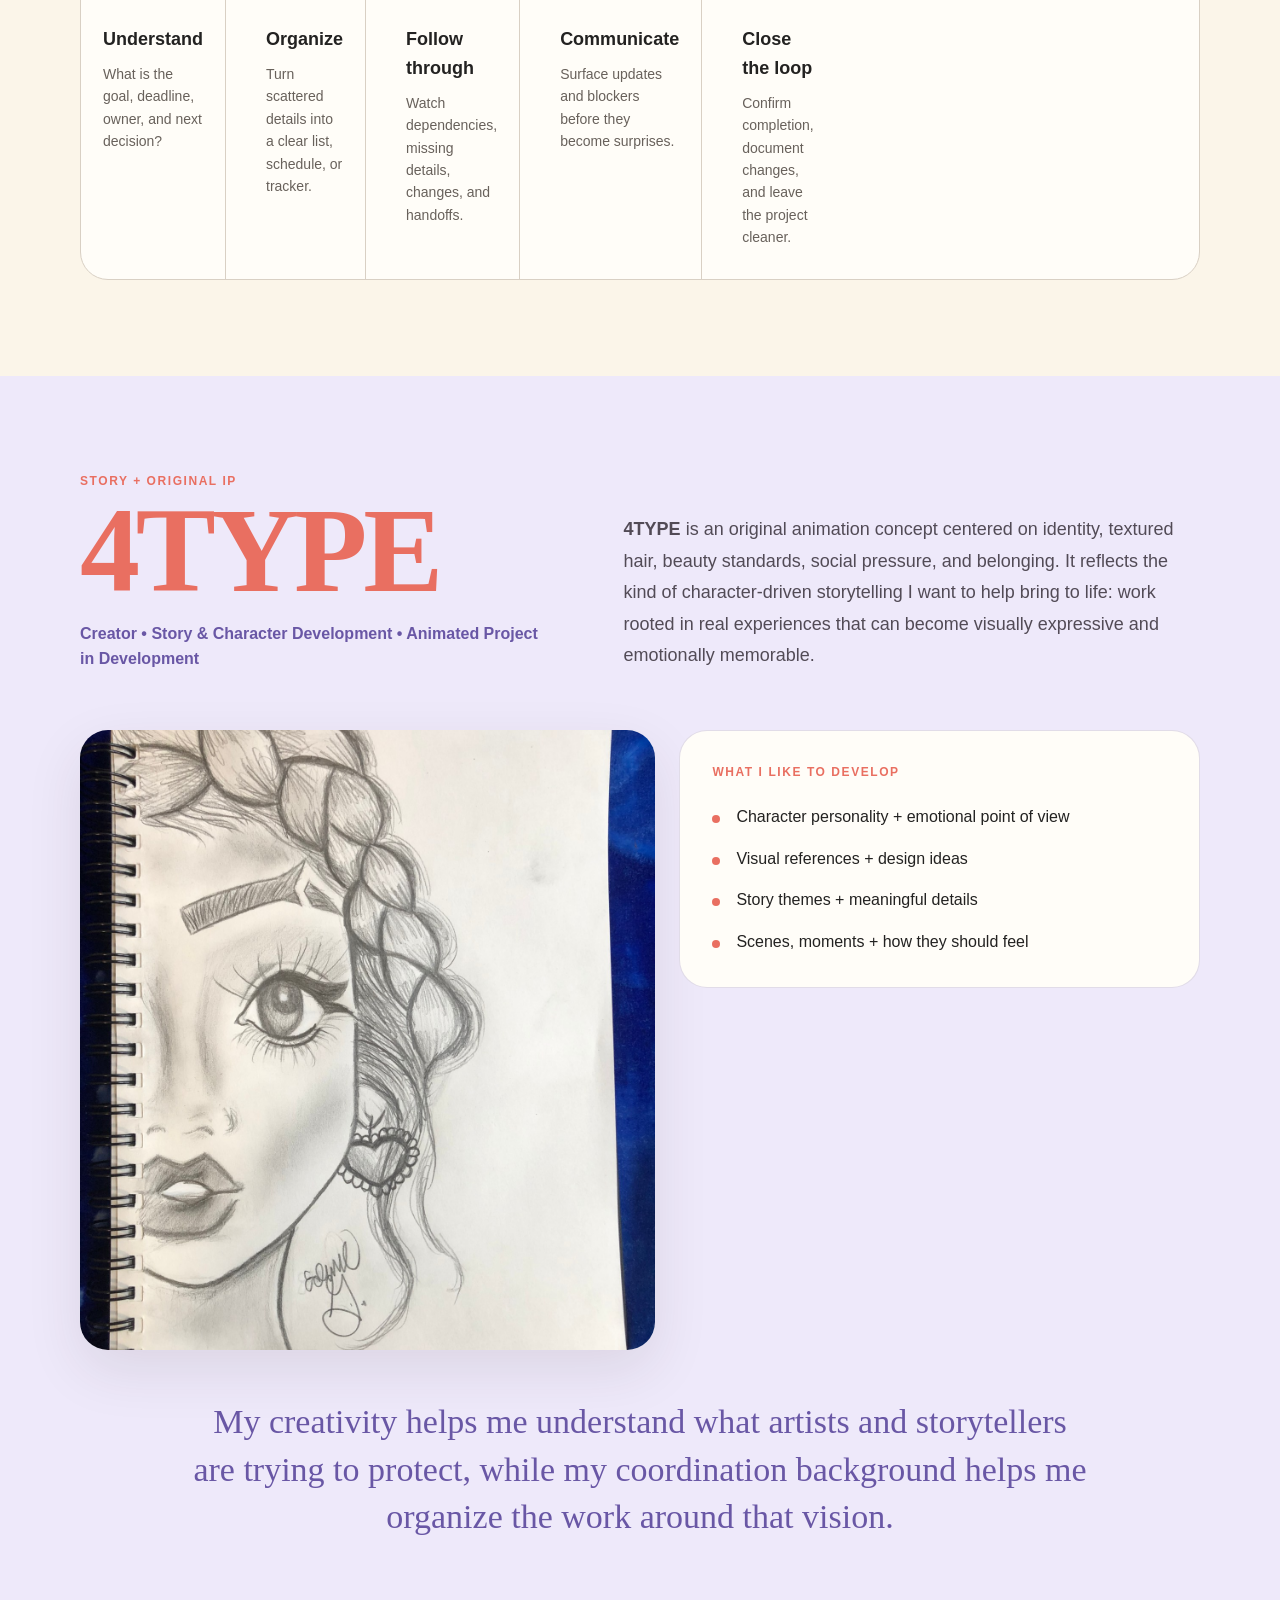
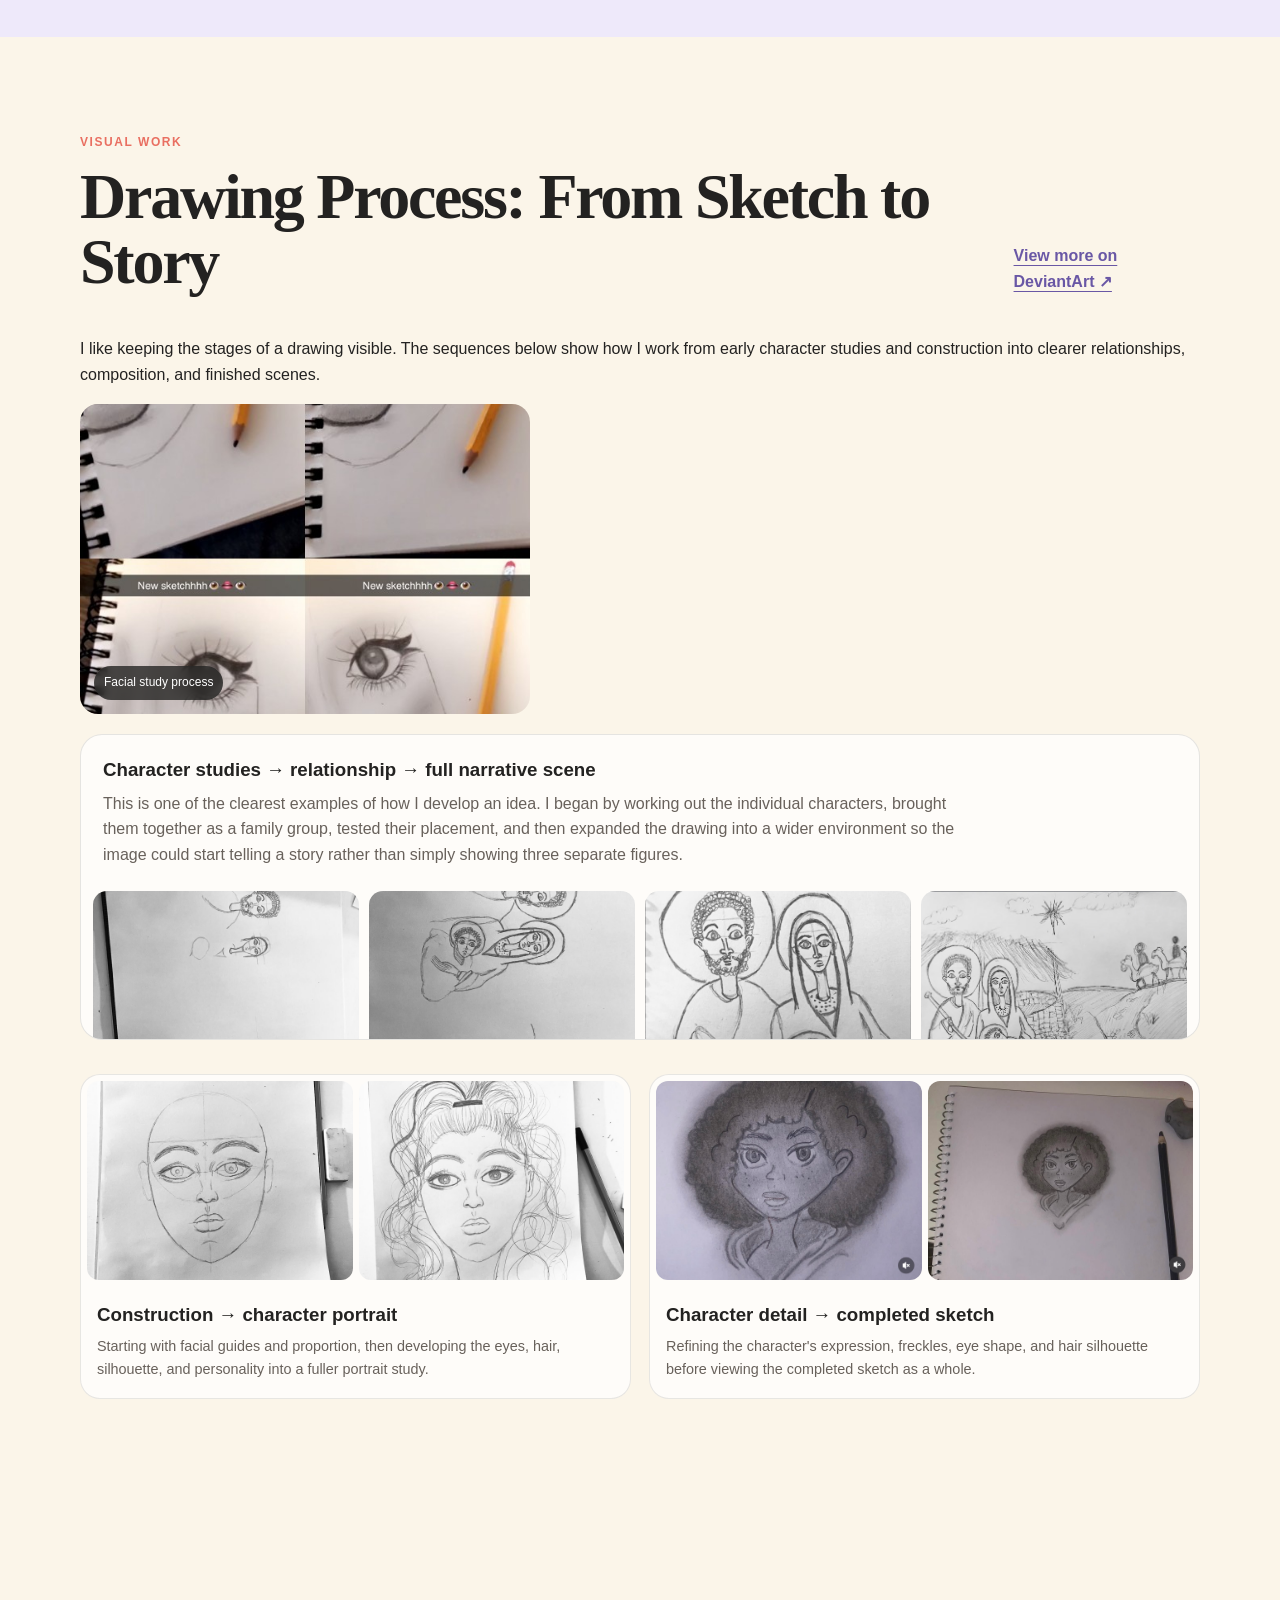
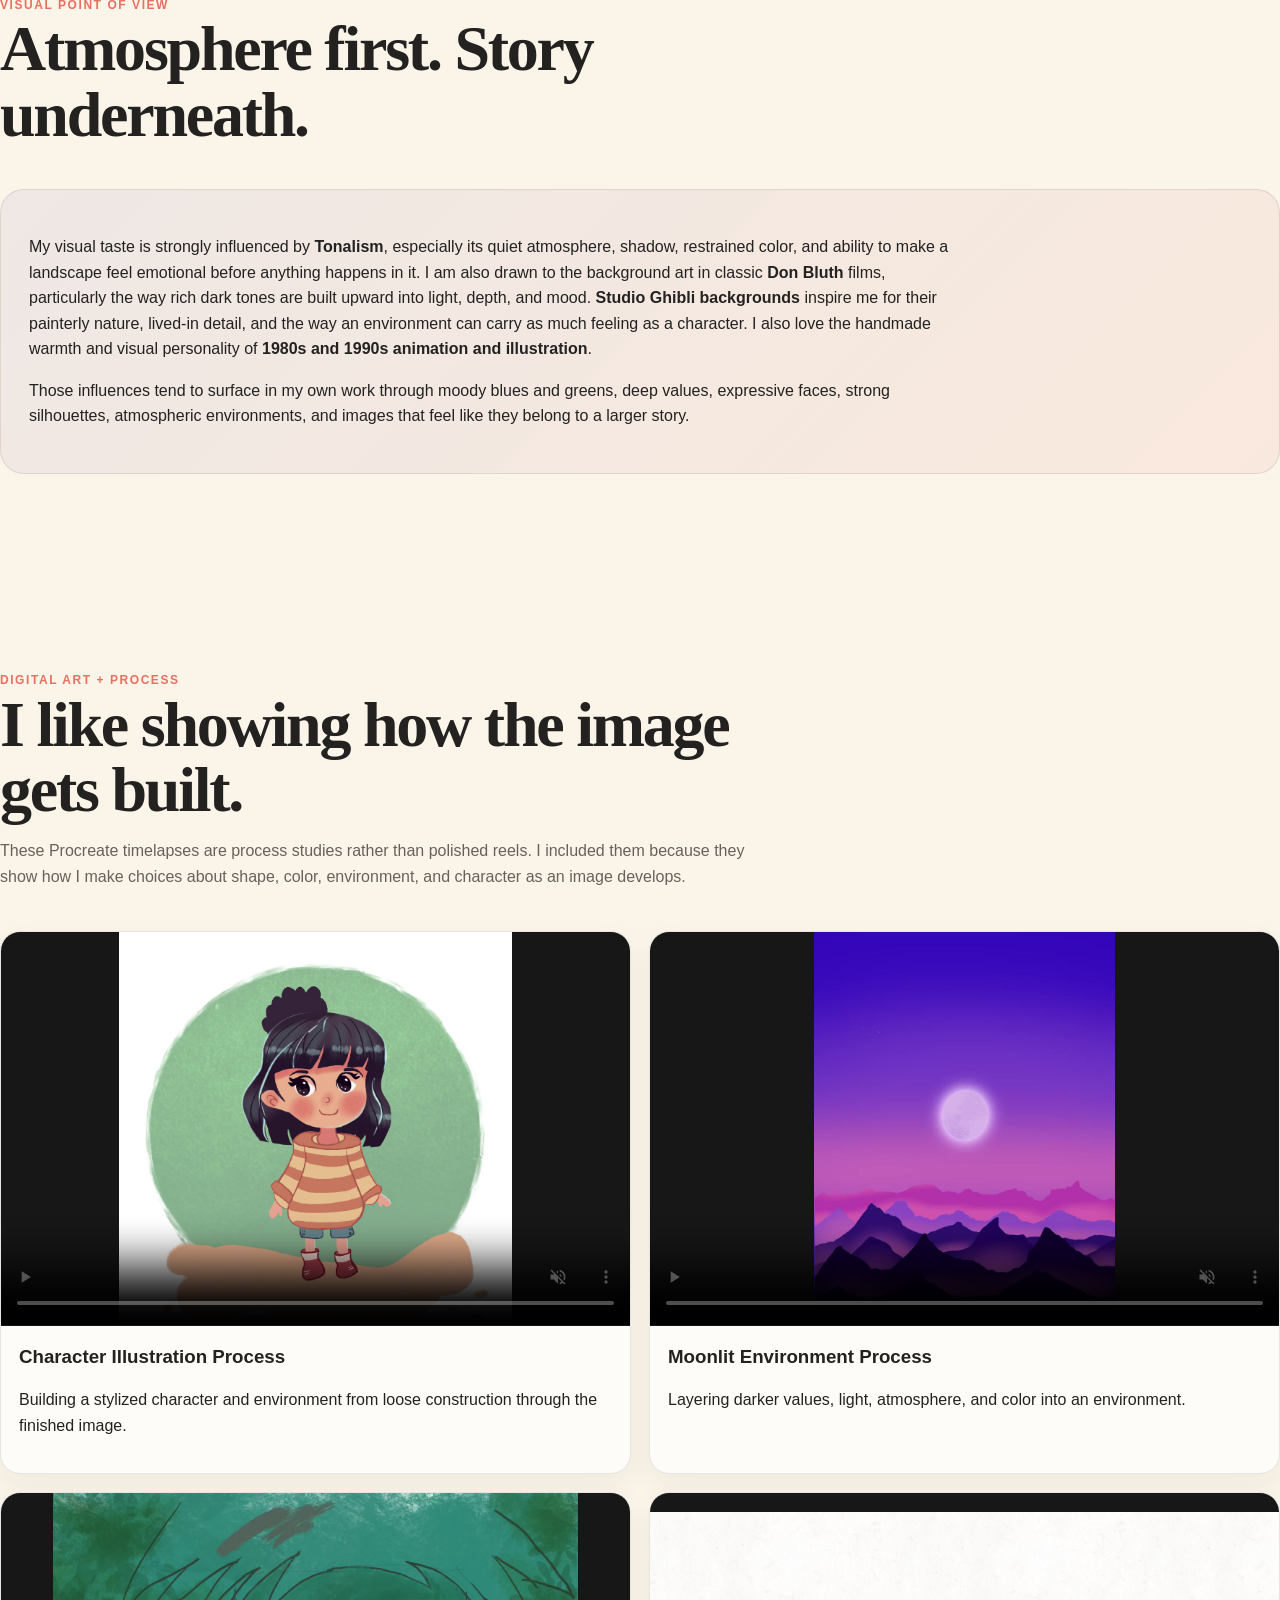
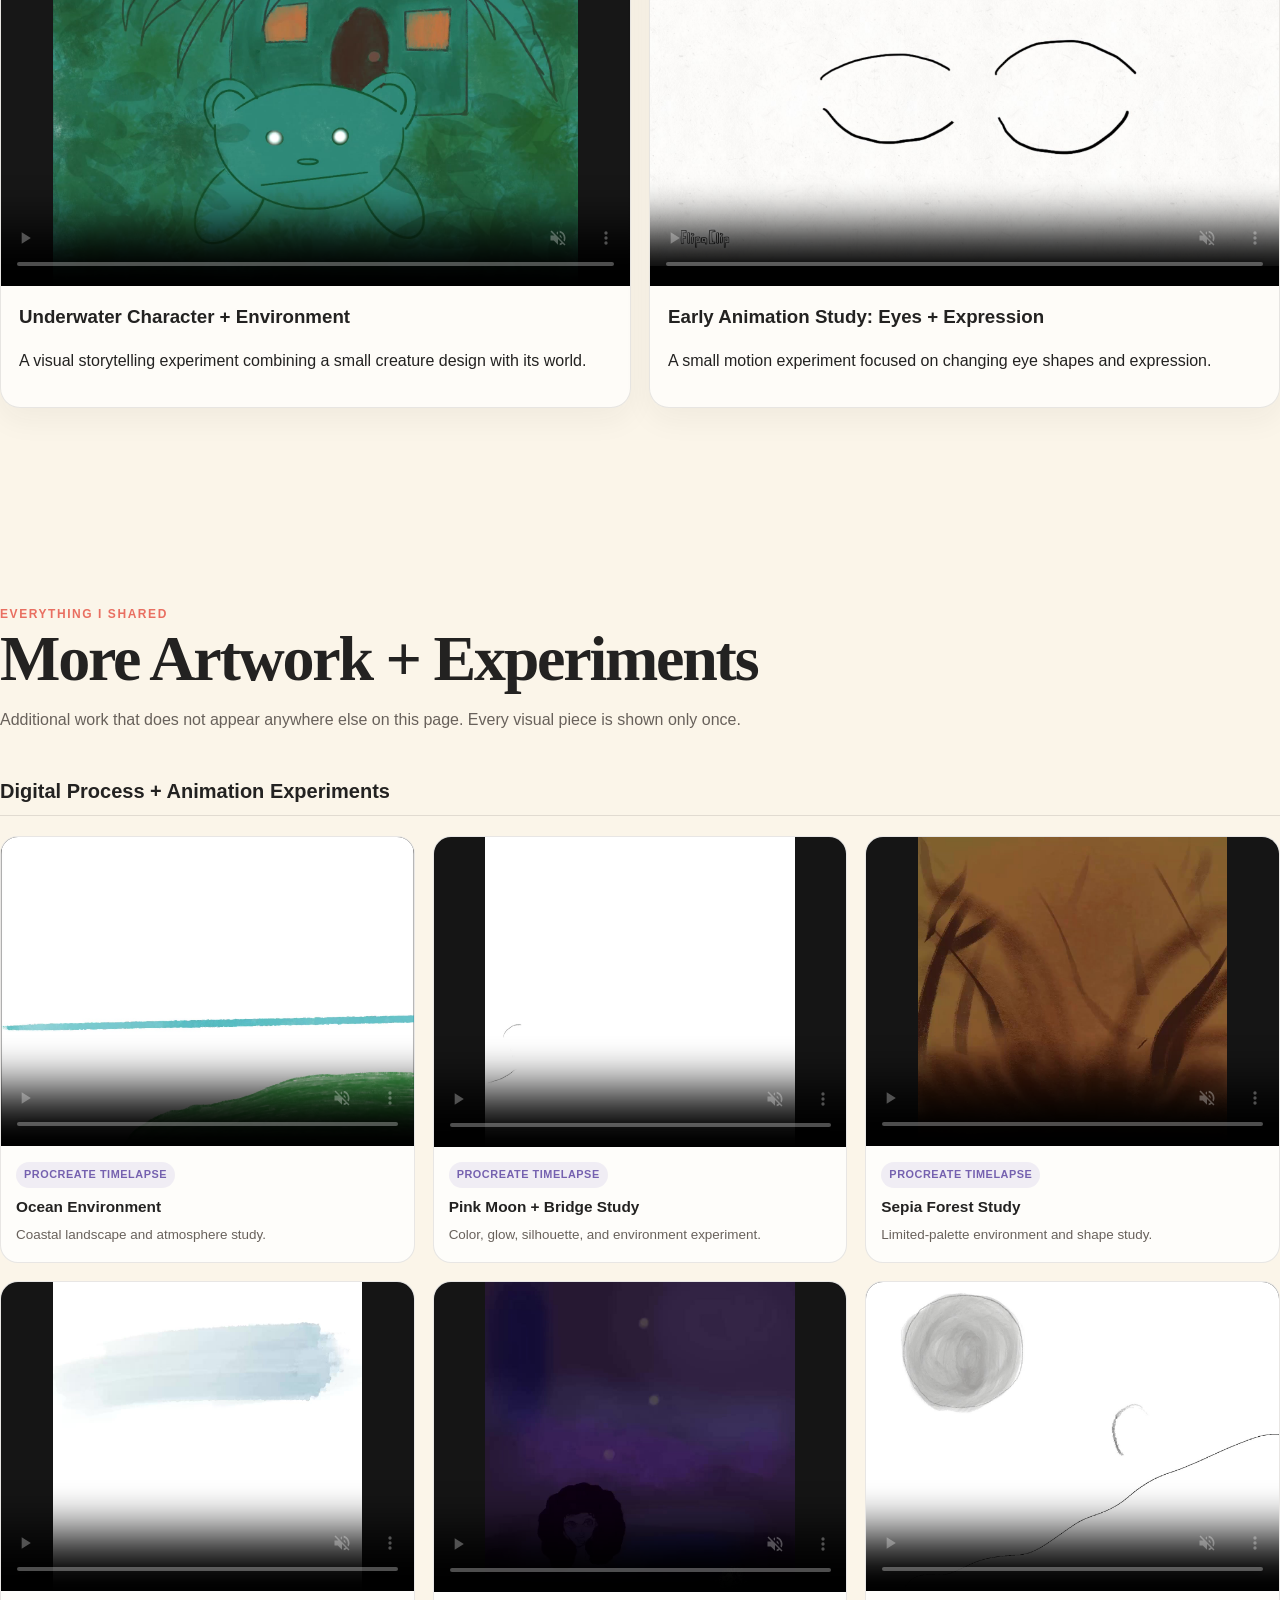
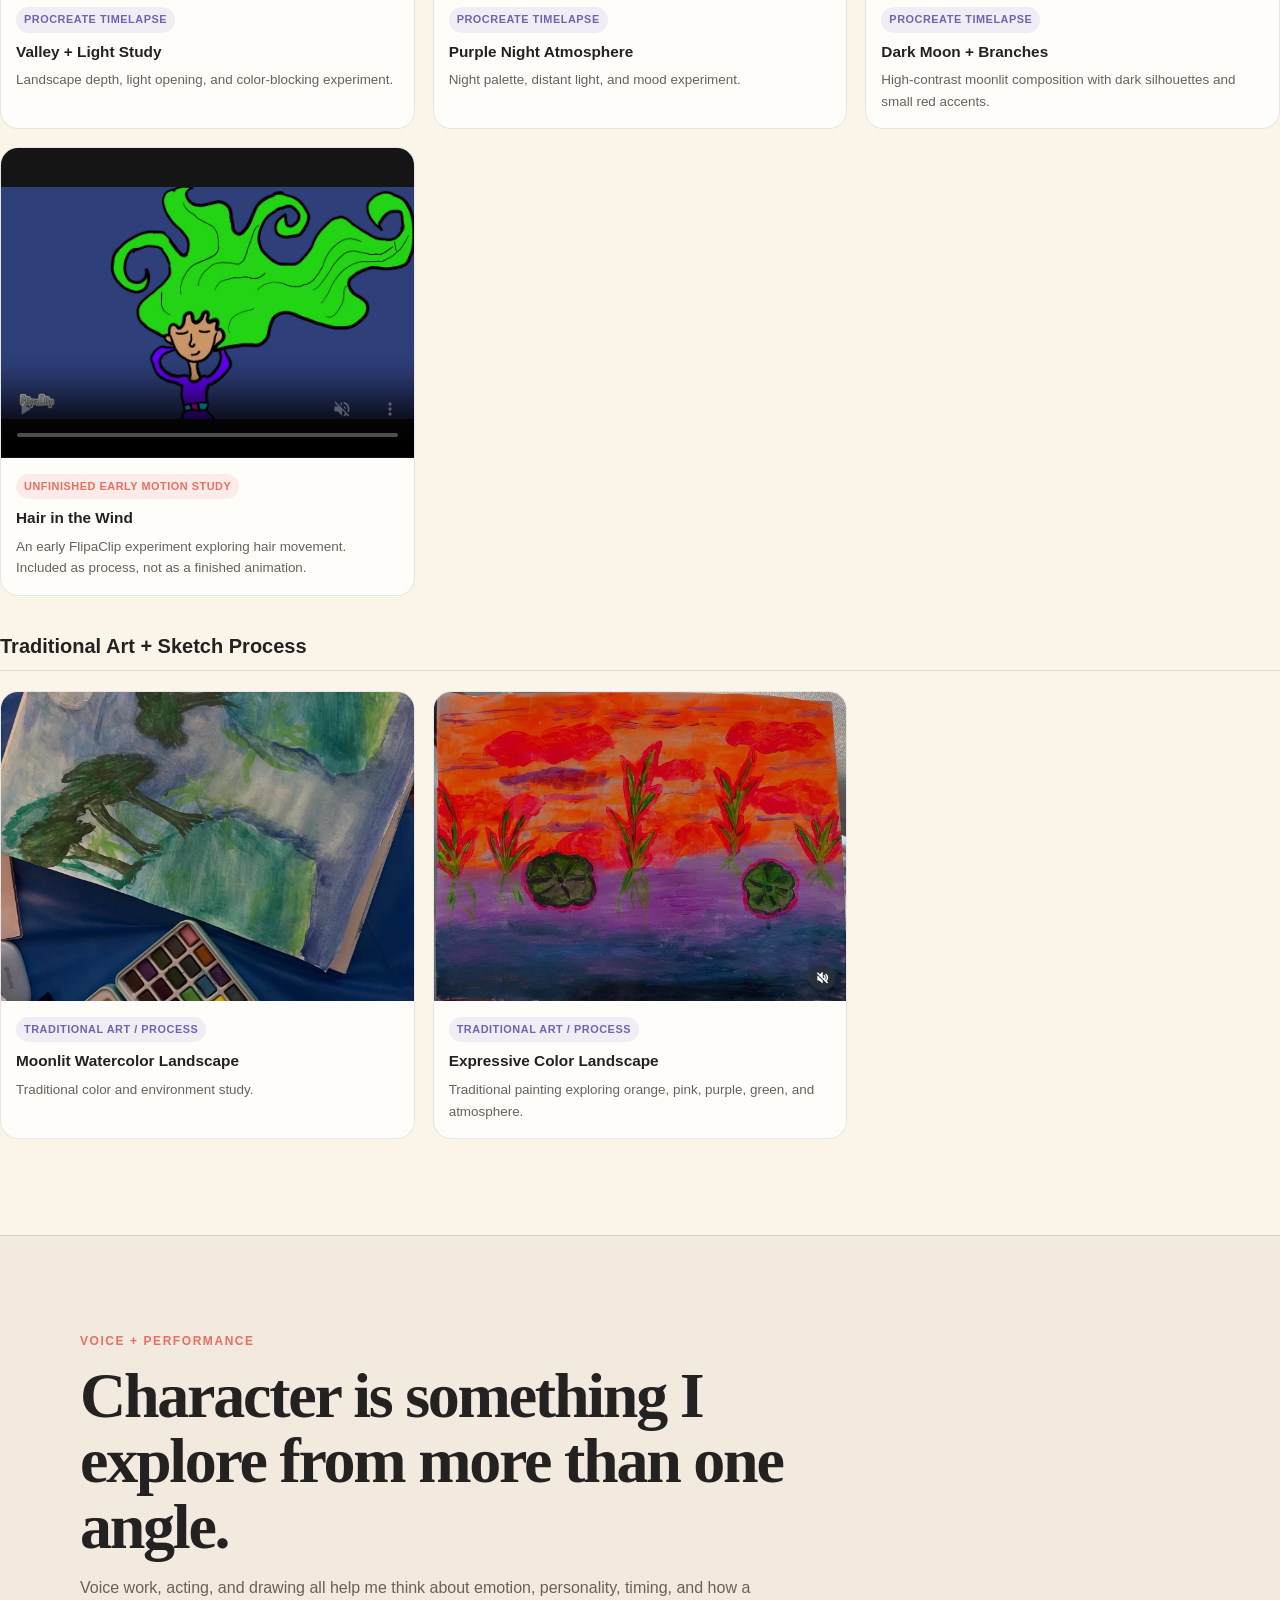
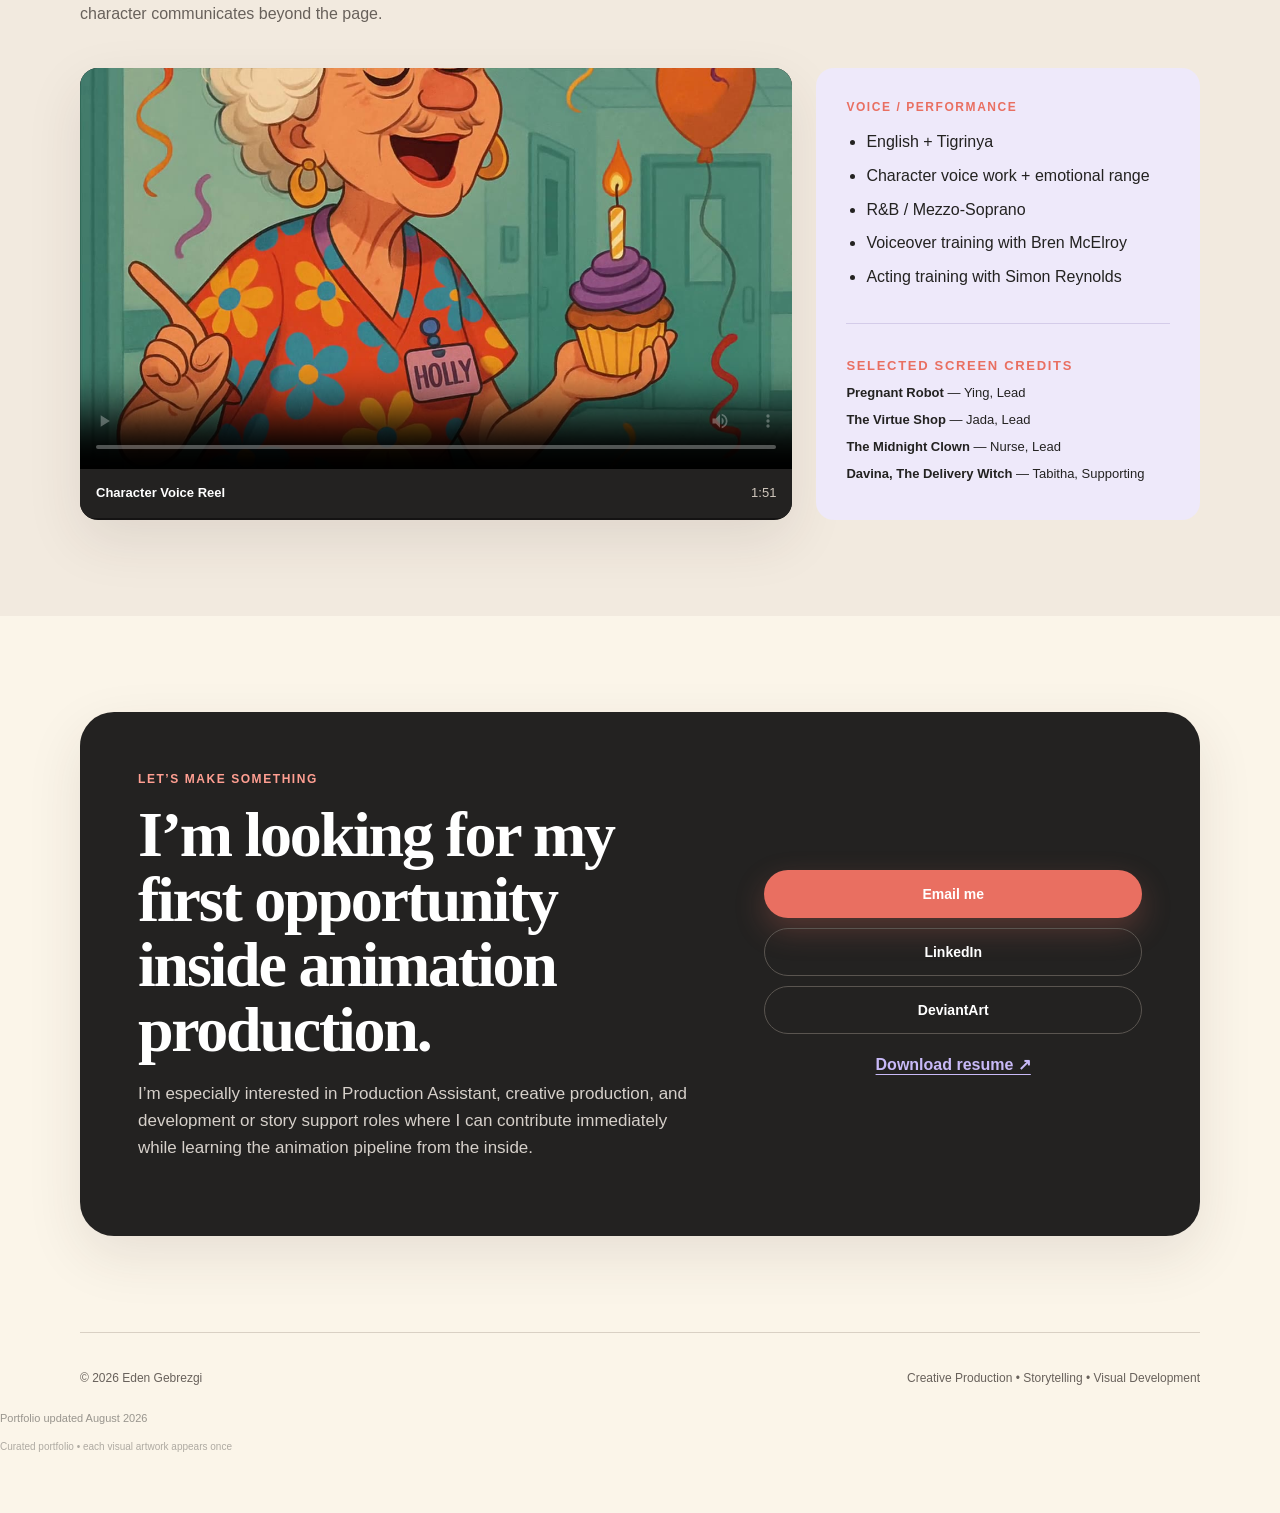
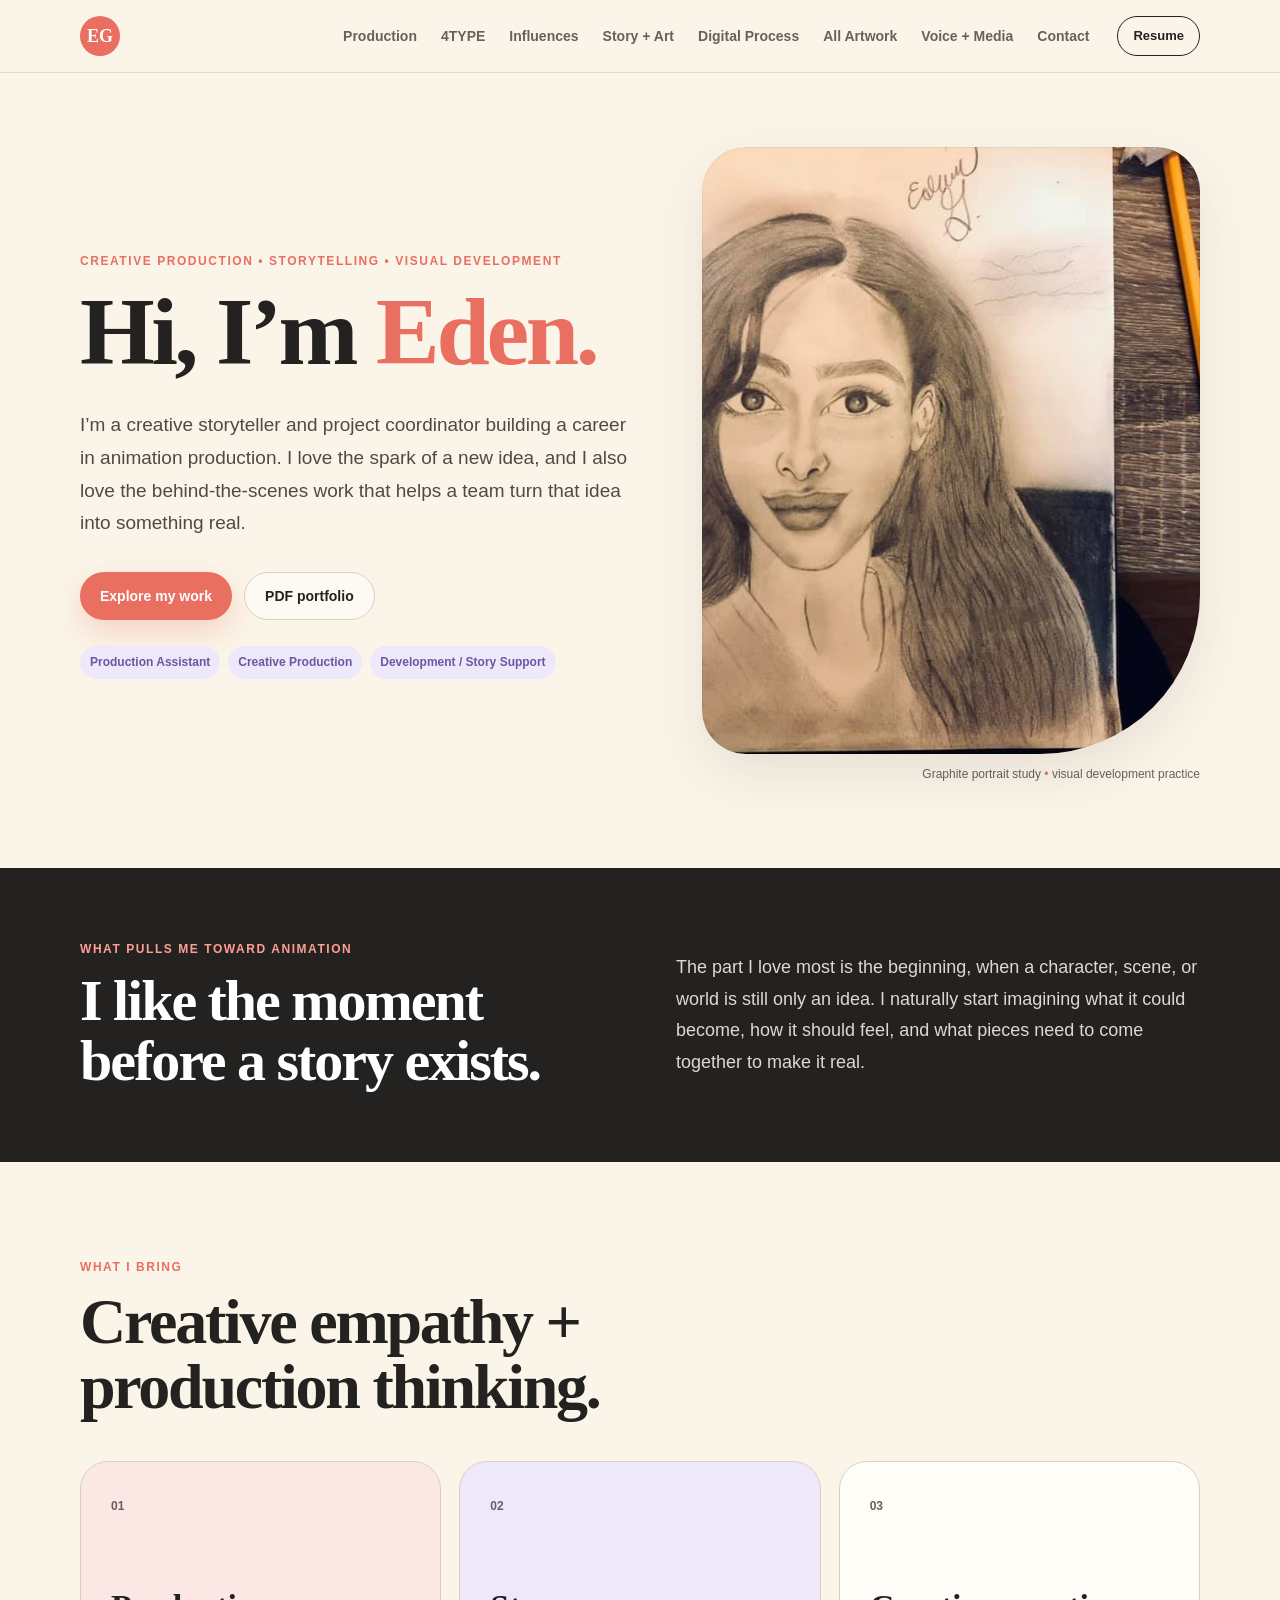
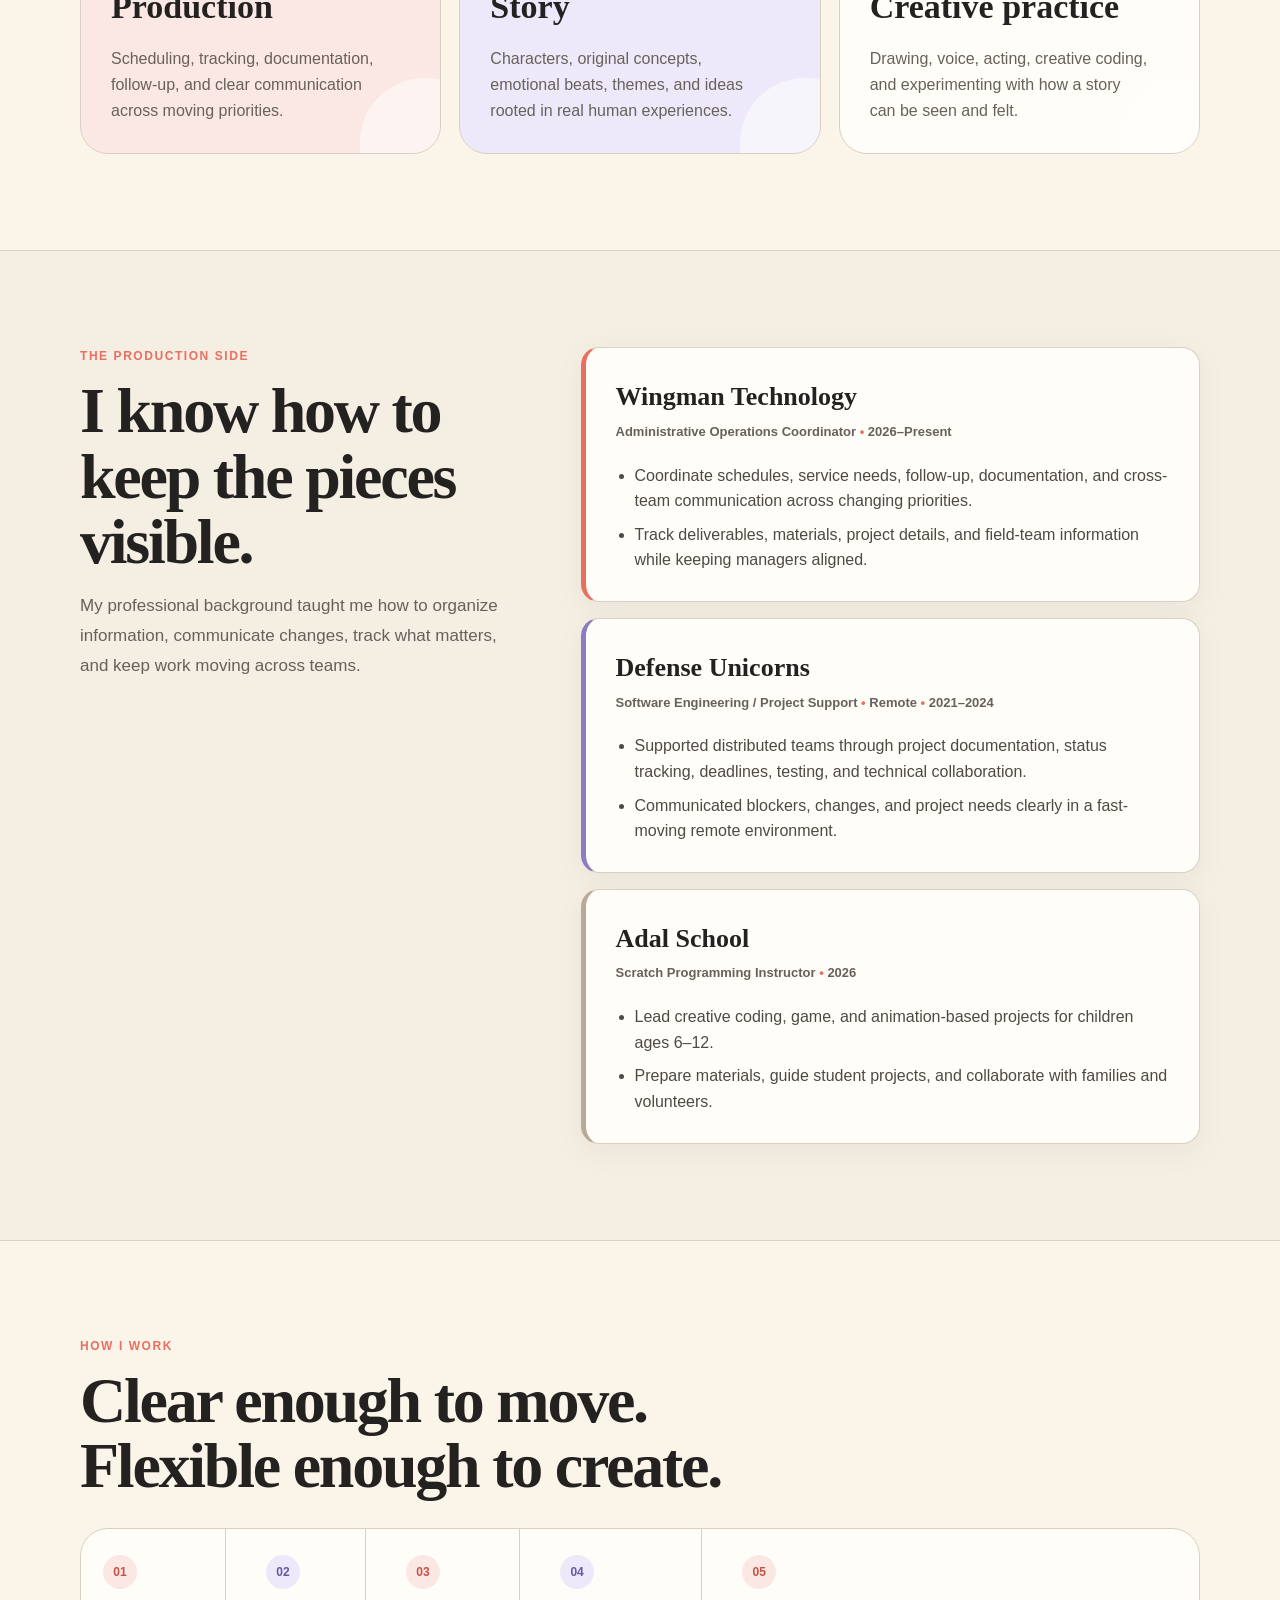
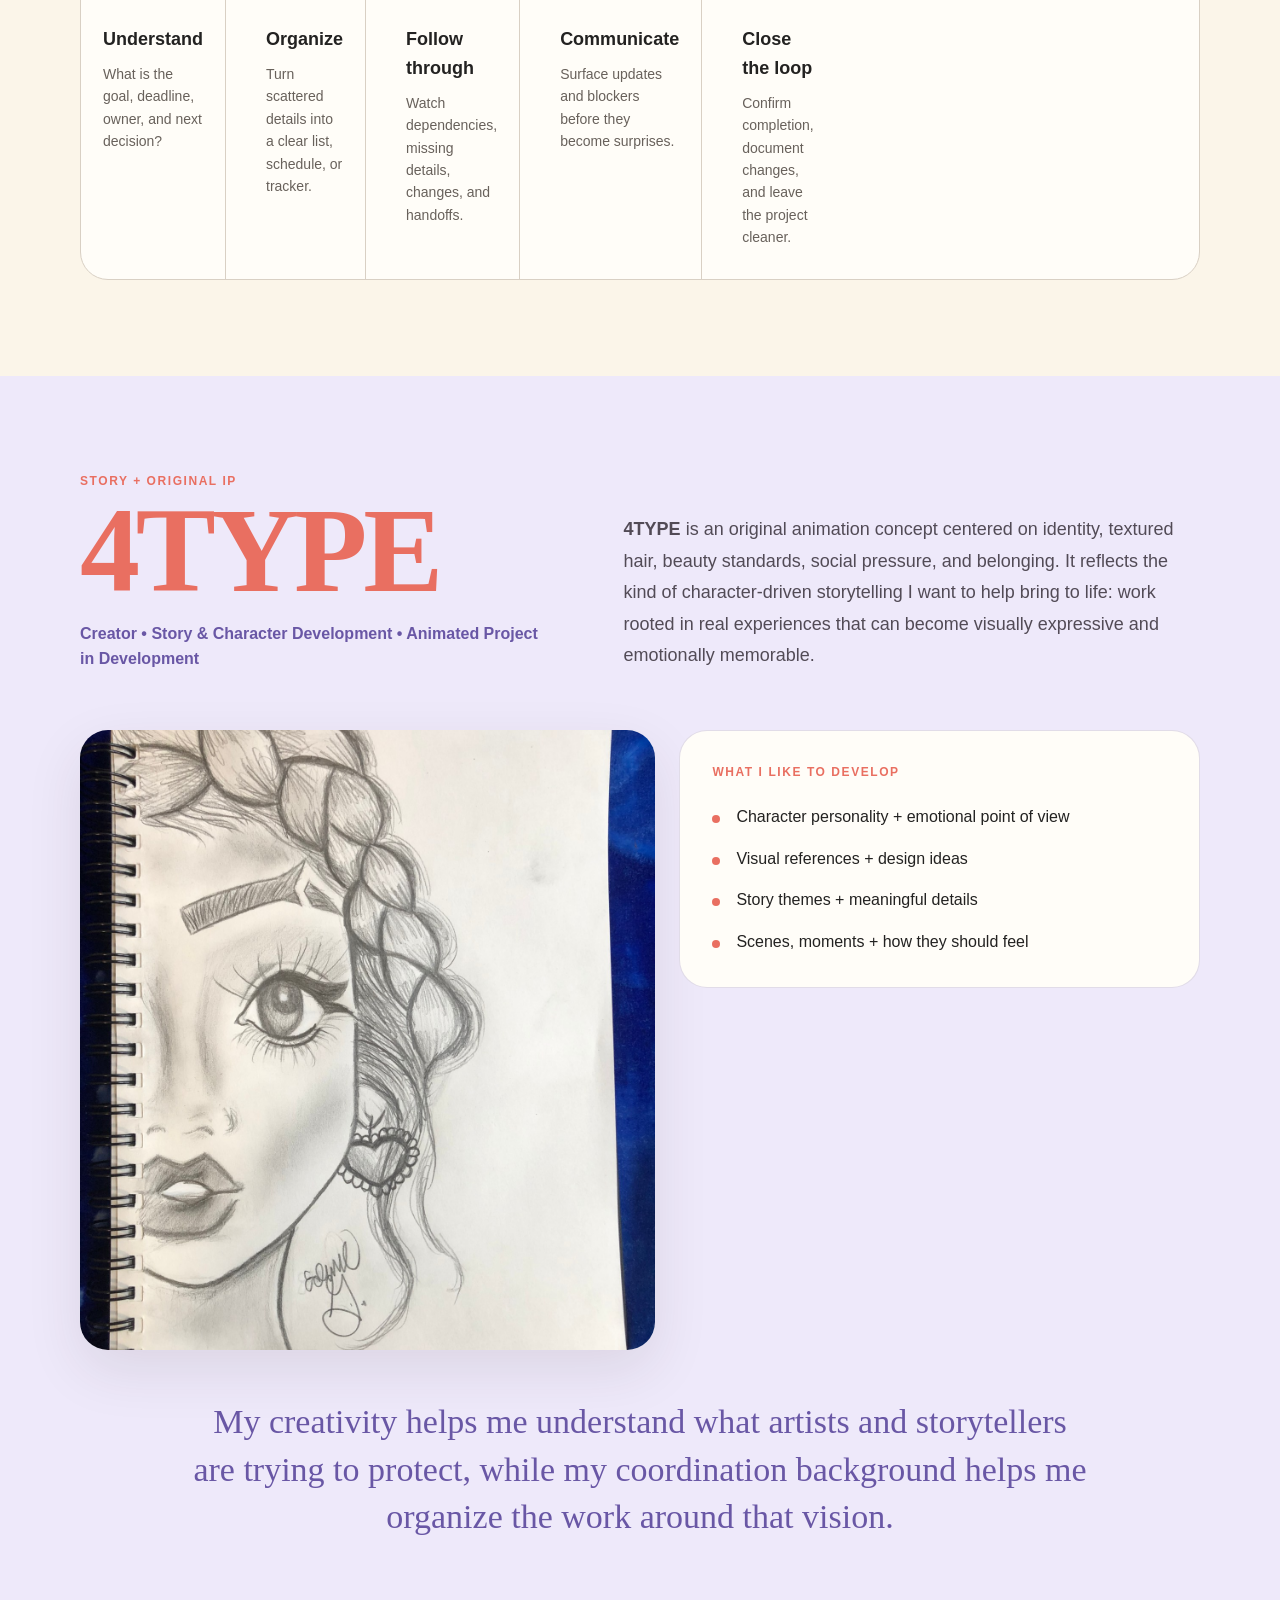
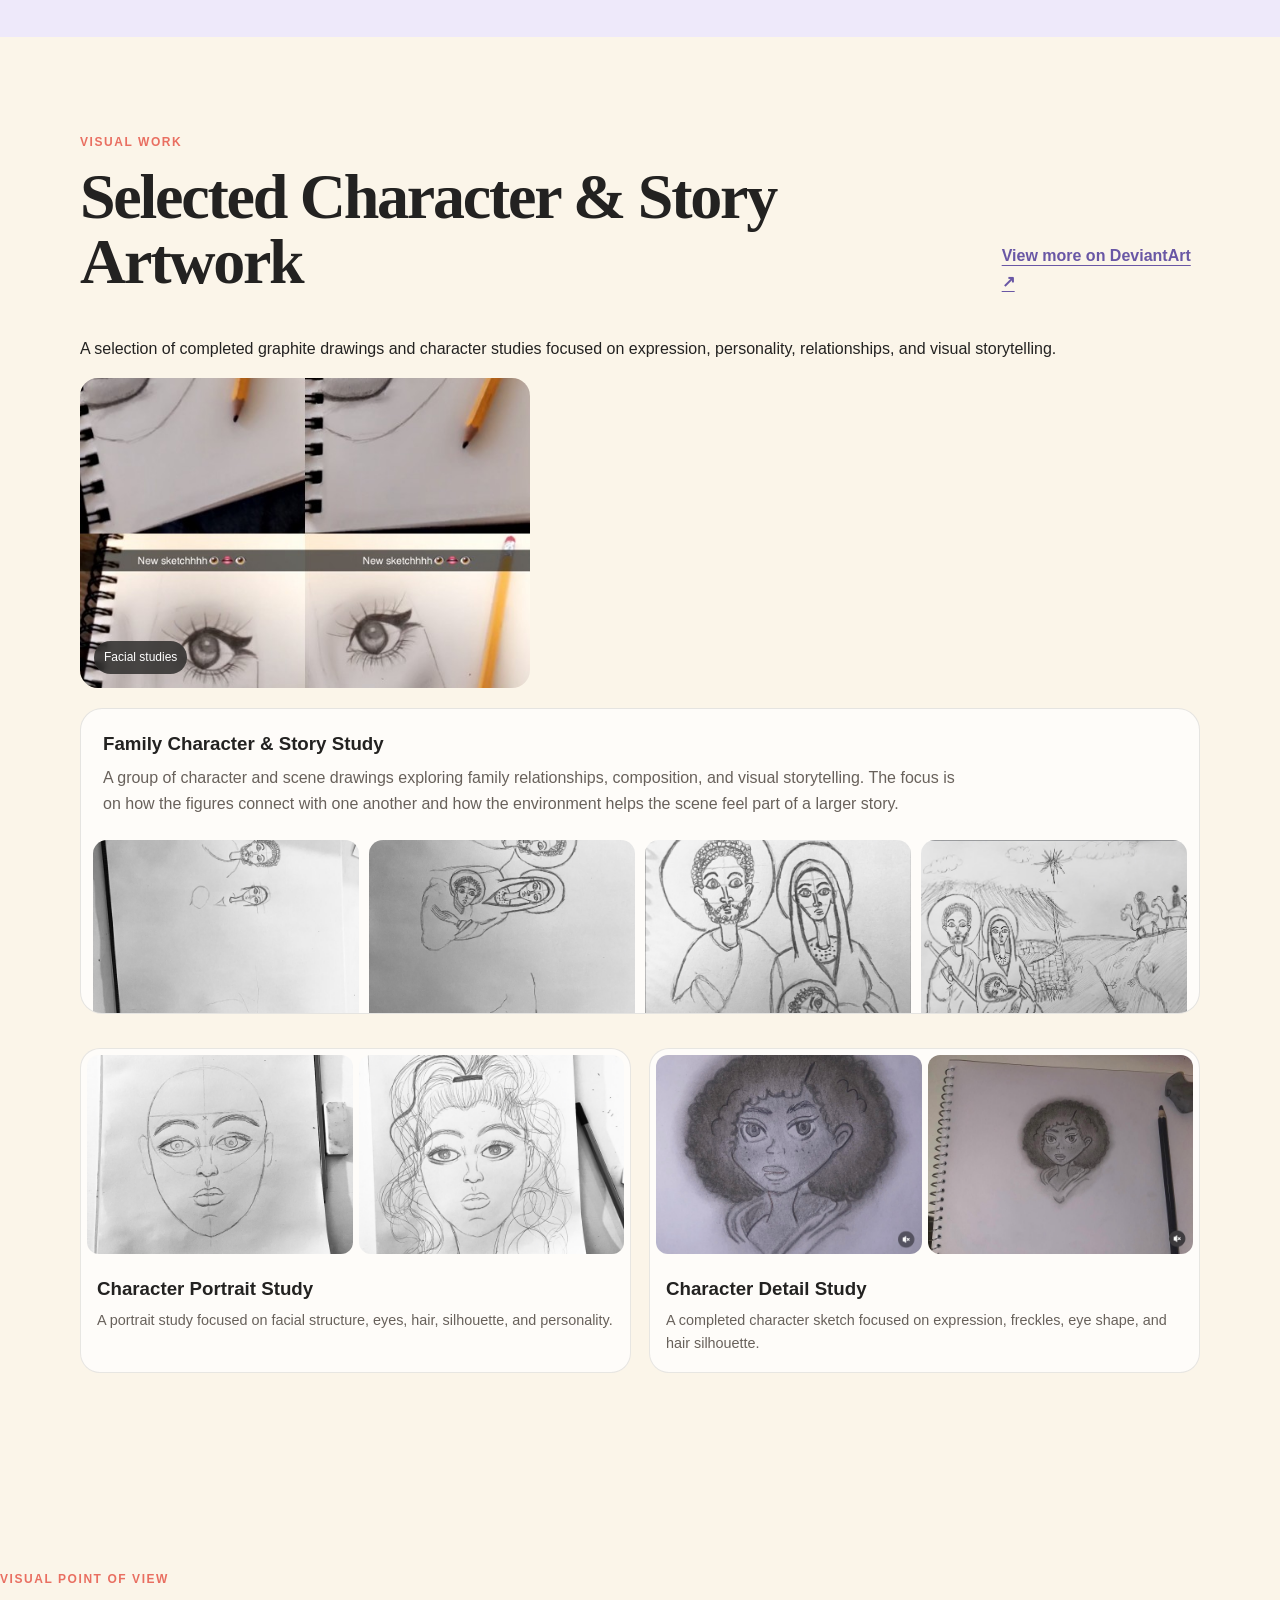
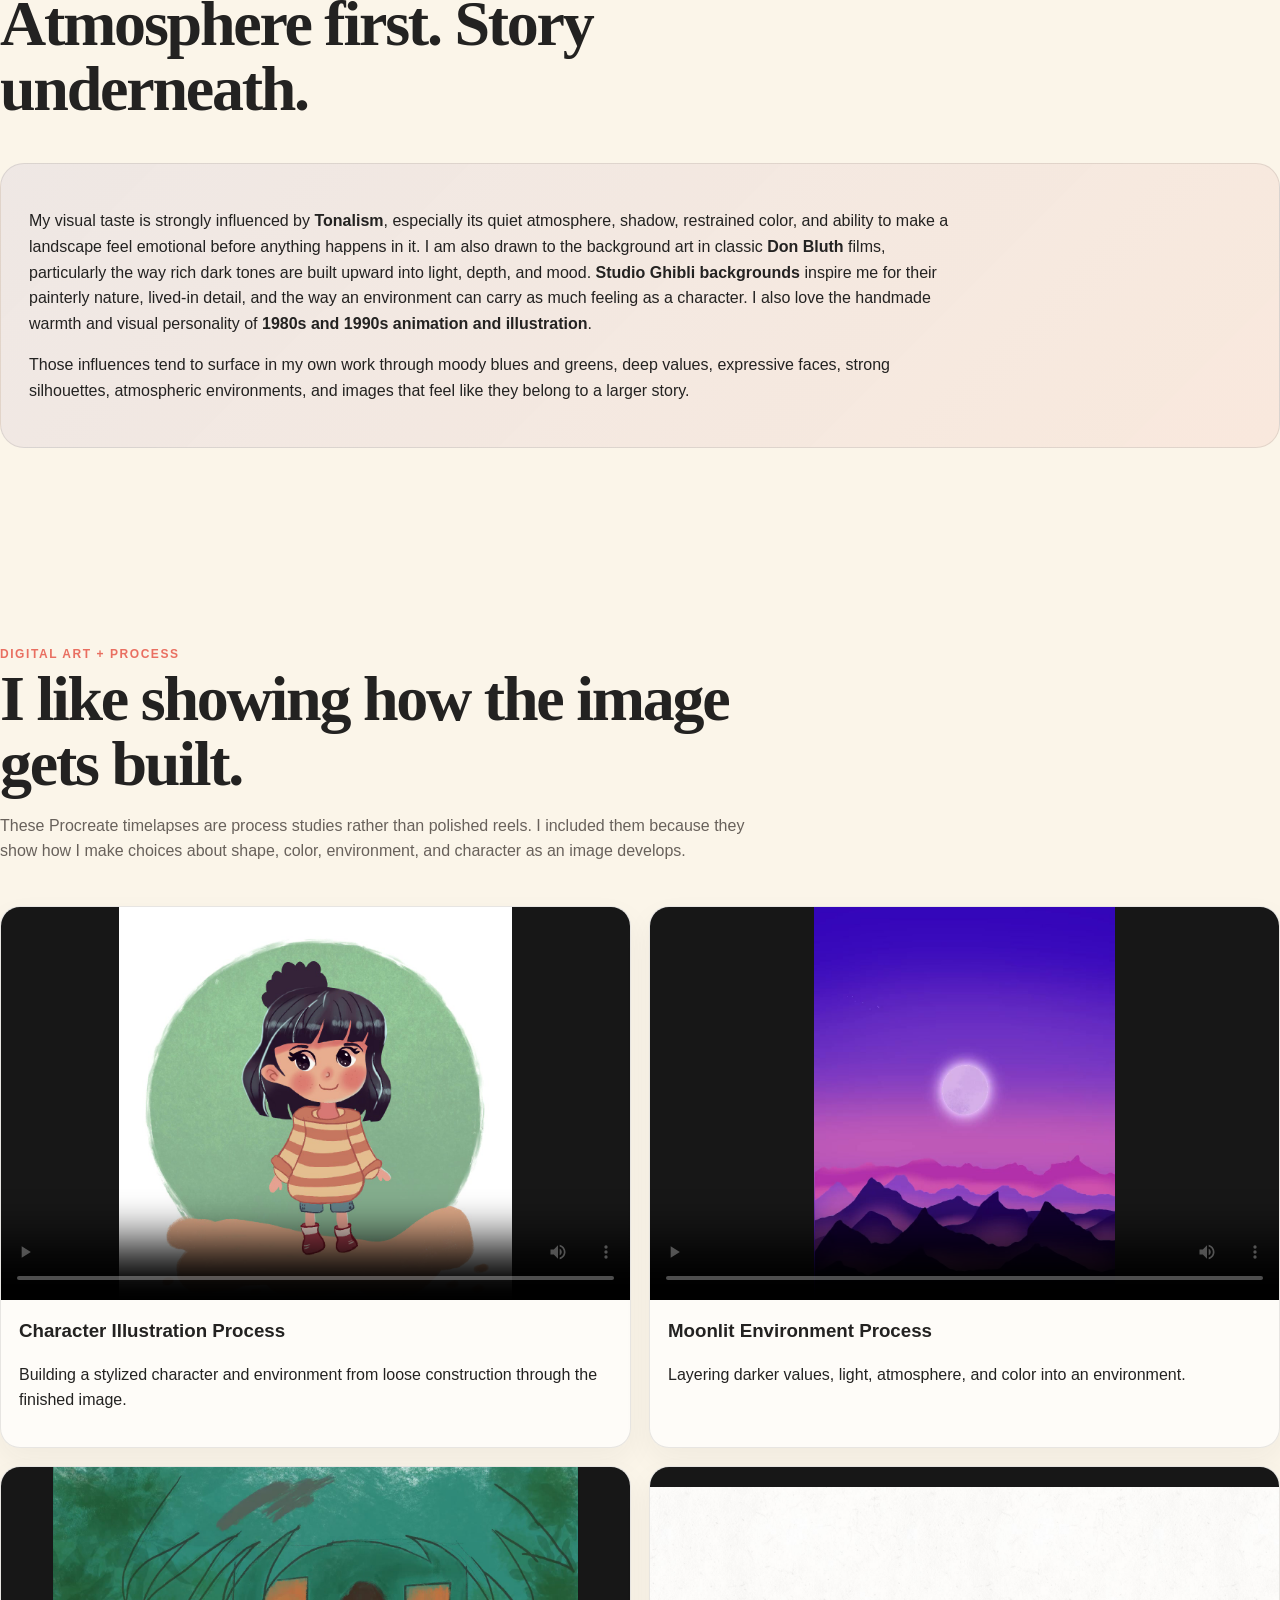
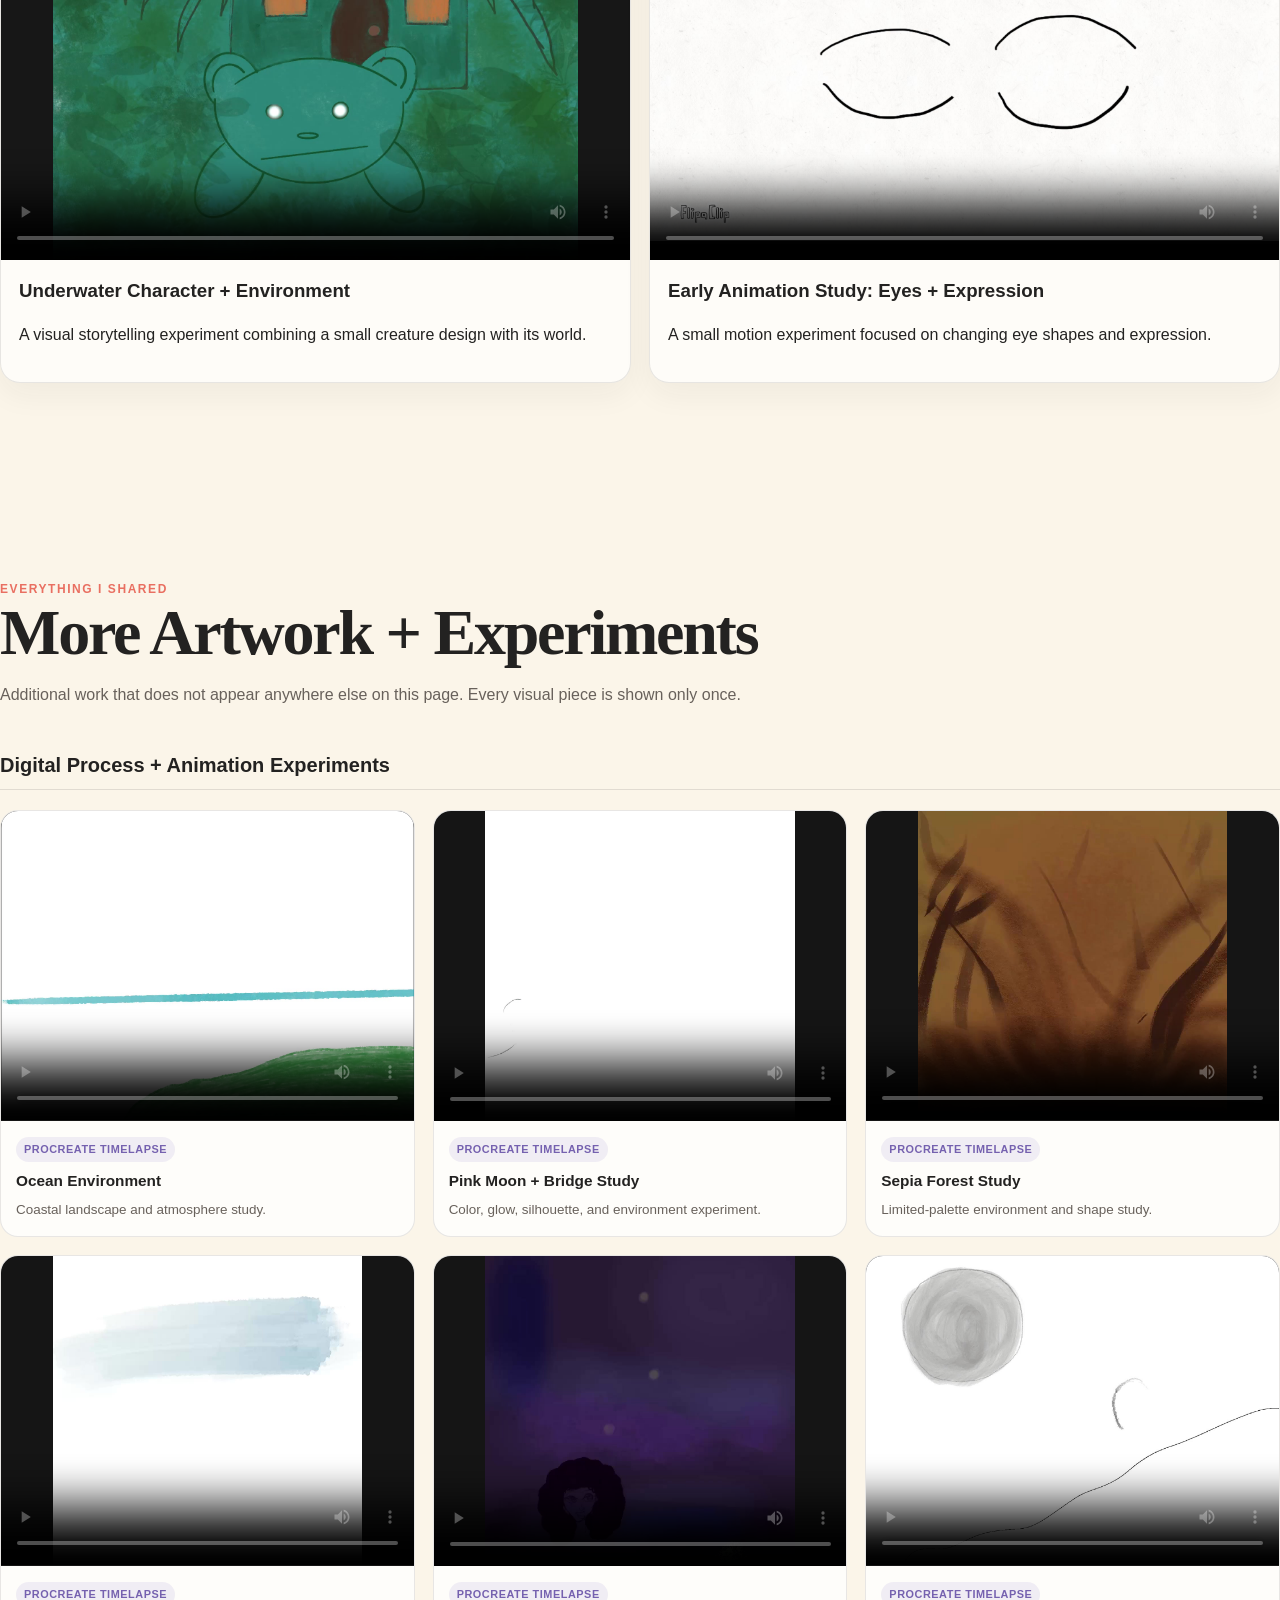
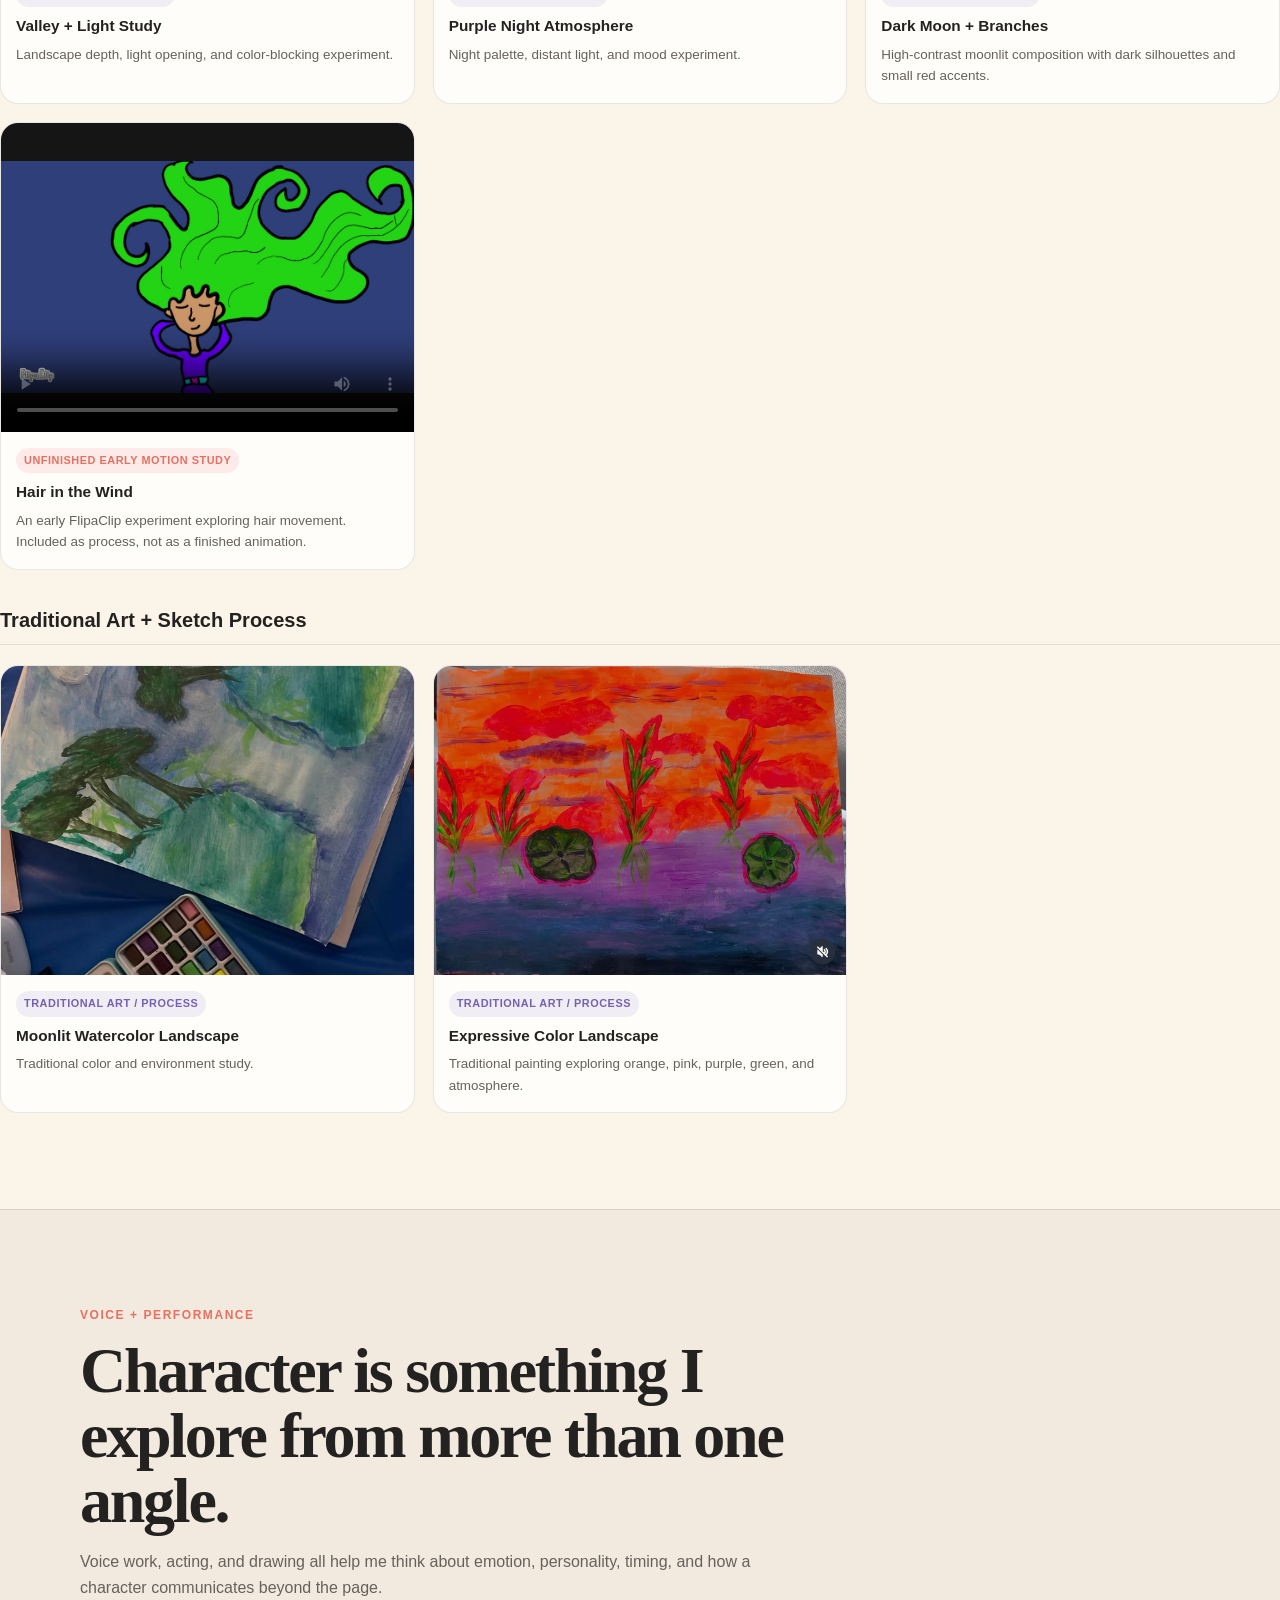
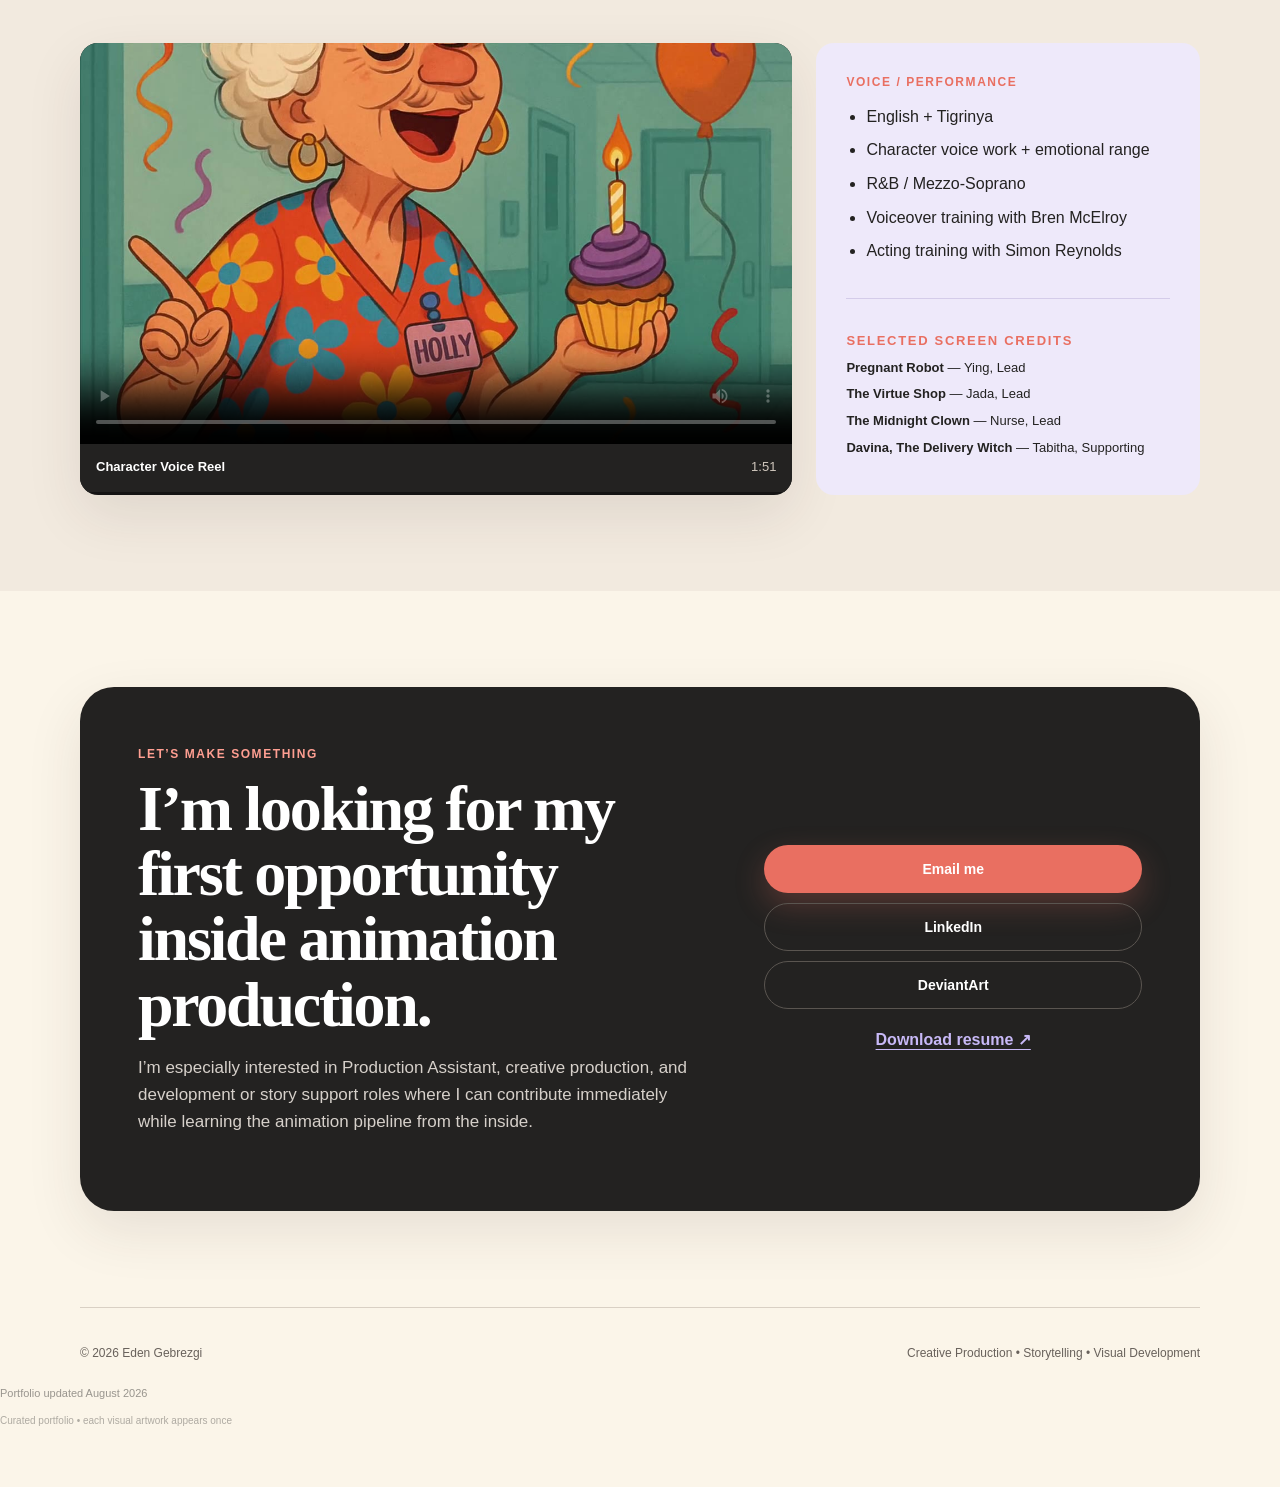
